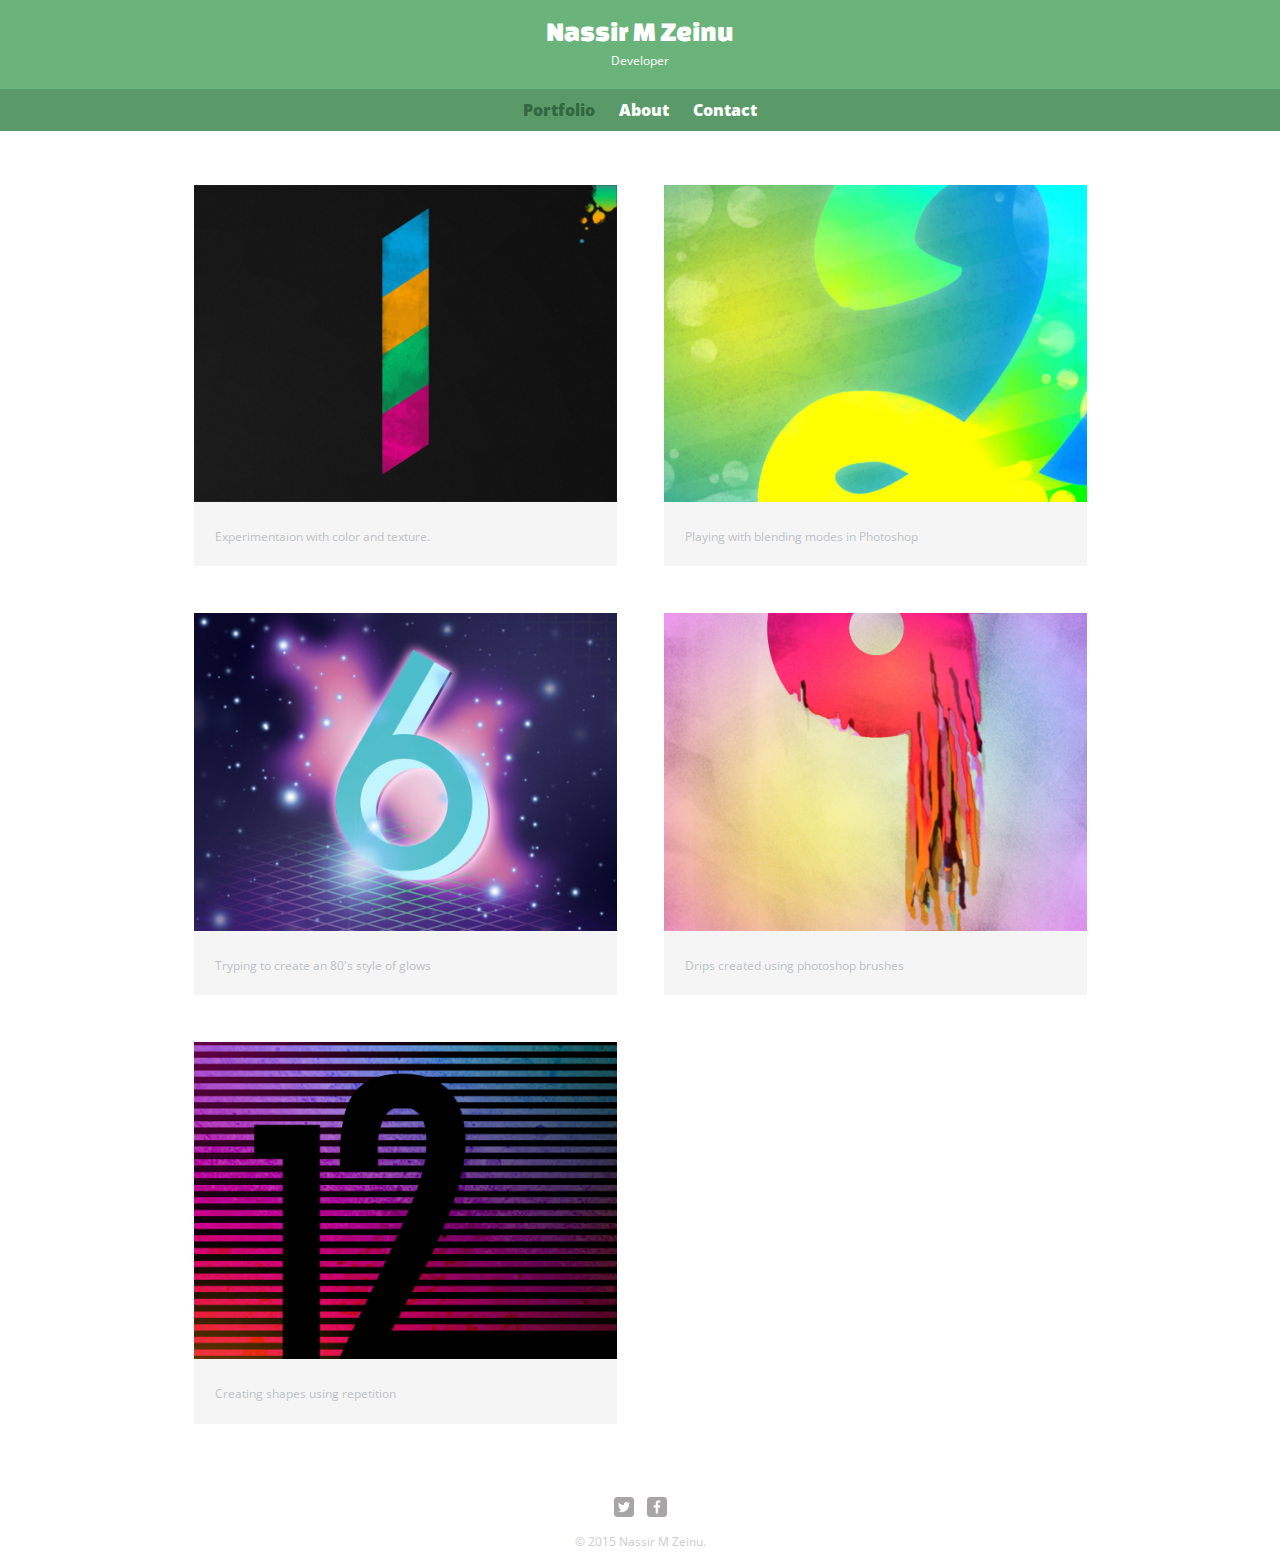
==== index.html @ 49054f45 "finish styling" ====
<!DOCTYPE html>
<html>
<head>
	<meta charset="utf-8">
	<title>Nassir M Zeinu | Aspiring Developer</title>
	<link rel="stylesheet" href="css/normalize.css" >
	<link href='http://fonts.googleapis.com/css?family=Changa+One|Open+Sans:400italic,700italic,400,700' rel='stylesheet' type='text/css'>
	<link rel="stylesheet" href="css/main.css" >
</head>
<body>
<header>
	<a id="logo" href="index.html">
		<h1>Nassir M Zeinu</h1>
		<h2>Developer</h2>
	</a>
	<nav>
		<ul>
			<li><a href="index.html" class="selected">Portfolio</a></li>
			<li><a href="about.html">About</a></li>
			<li><a href="contact.html">Contact</a></li>
		</ul>
	</nav>
</header>
<div id="wrapper">
	<section>
		<ul id='gallery'>
			<li>
				<a href="img/numbers-01.jpg">
					<img src='img/numbers-01.jpg' alt=''>
					<p>Experimentaion with color and texture.</p>
				</a>
			</li>
			<li>
				<a href="img/numbers-02.jpg">
					<img src='img/numbers-02.jpg' alt=''>
					<p>Playing with blending modes in Photoshop</p>
				</a>
			</li>
			<li>
				<a href="img/numbers-06.jpg">
					<img src='img/numbers-06.jpg' alt=''>
					<p>Tryping to create an 80's style of glows</p>
				</a>
			</li>
			<li>
				<a href="img/numbers-09.jpg">
					<img src='img/numbers-09.jpg' alt=''>
					<p>Drips created using photoshop brushes</p>
				</a>
			</li>
			<li>
				<a href="img/numbers-12.jpg">
					<img src='img/numbers-12.jpg' alt=''>
					<p>Creating shapes using repetition</p>
				</a>
			</li>

		</ul>
	</section>
	<footer>
		<a href="https://twitter.com/nassirze"><img src="img/twitter-wrap.png" alt="Twitter Logo" class="social-icon"></a>
		<a href="https://facebook.com/nassir.mahamed"><img src="img/facebook-wrap.png" alt="Facebook Logo" class="social-icon"></a>
		<p>&copy; 2015 Nassir M Zeinu.</p>
	</footer>
</div>
</body>
</html>
---- css/main.css ----
/********
GENERAL
*******/
body {
	background-color: #fff;
	font-family: 'Open Sans', sans-serif;
	color: #999;
}

#wrapper {
	max-width: 940px;
	margin: 0 auto;
	padding: 0 5%;
	
}


img {
	max-width: 100%;
}
/************
heading
*************/
#logo {
	text-align: center;
	margin: 0;
}

/***********
Page: Portfolio
***************/
#gallery {
	margin: 0;
	padding: 0;
	list-style: none;
}

#gallery li {
	float: left;
	width: 45%;
	margin: 2.5%;
	background-color: #f5f5f5;
	color: #bdc3c7;
}

#gallery li a p {
	margin: 0;
	padding: 5%;
	font-size: 0.75em;
	color: #bdc3c7;
}


header {
	background: #6ab47b;
	border-color: #599a68;
	float: left;
	margin: 0 0 30px 0;
	padding: 5px 0 0 0;
	width: 100%;
}
nav {
	background: #599a68;
	text-align: center;
	padding: 10px 0;
	margin: 20px 0 0;
}

nav ul {
	list-style: none;
	margin: 0 10px;
	padding: 0;
}
nav li {
	display: inline-block;
}

nav a {
	font-weight: 800;
	padding: 15px 10px;

}

footer {
	font-size: 0.75em;
	text-align: center;
	padding-top: 50px;
	color: #ccc;
	clear: both;
}

h1 {
	font-family: "Changa One", sans-serif;
	margin: 15px 0;
	font-size: 1.75em;
	font-weight: normal;
	line-height: 0.8em;
}

h2 {
	font-size: 0.75em;
	margin: -5px 0 0;
	font-weight: normal;
}

h1, h2 {
	color: #fff;
}
a {
	text-decoration: none;
	color: #6ab47b;

}
nav a, nav a:visited {
	color: #fff;
}

nav a.selected, nav a:hover {
	color: #32673f;
}

.social-icon {
	width: 20px;
	height: 20px;
	margin: 0 5px;
	
}
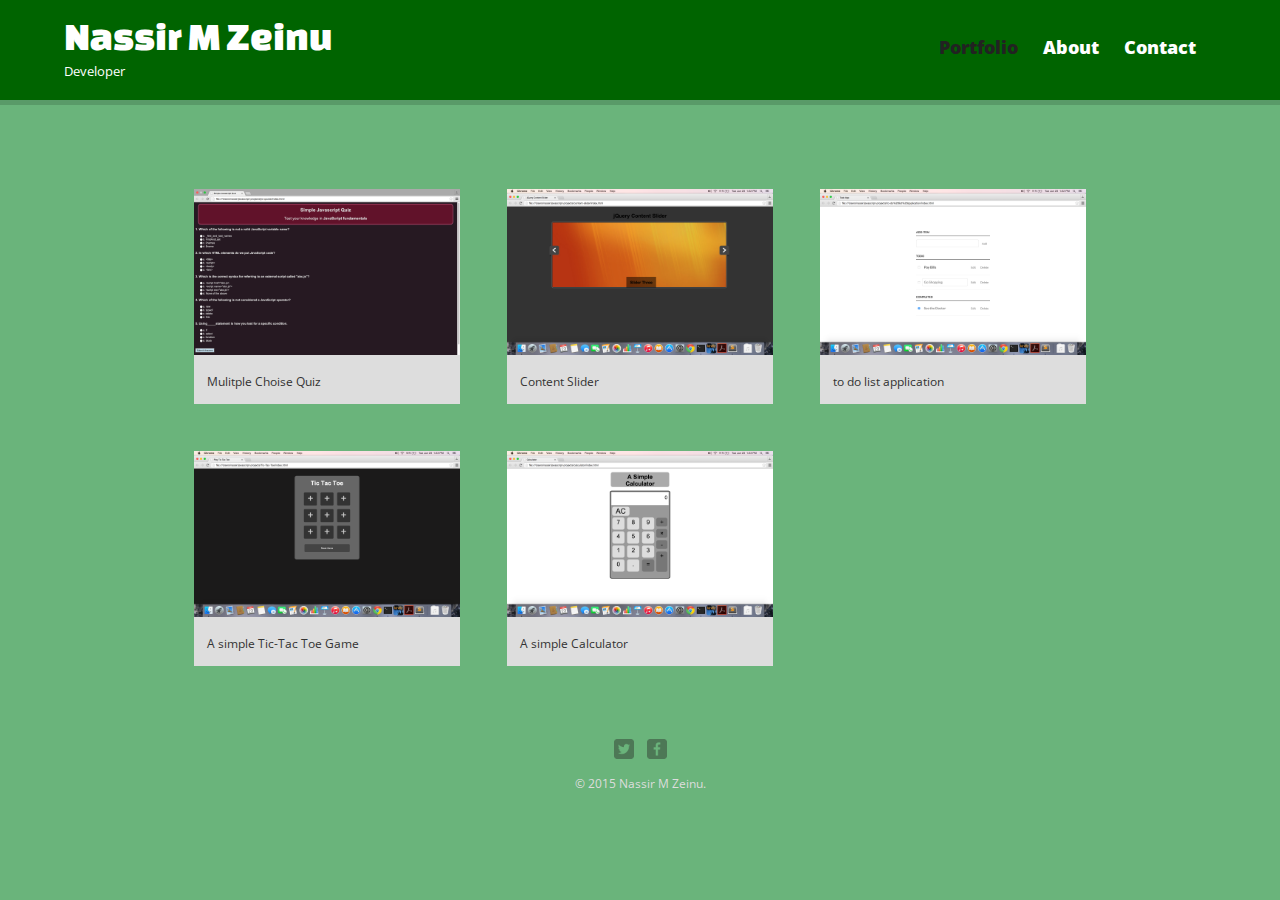
==== commit a3b120e8: "complete portfolio" ====
--- a/index.html
+++ b/index.html
@@ -6,6 +6,8 @@
 	<link rel="stylesheet" href="css/normalize.css" >
 	<link href='http://fonts.googleapis.com/css?family=Changa+One|Open+Sans:400italic,700italic,400,700' rel='stylesheet' type='text/css'>
 	<link rel="stylesheet" href="css/main.css" >
+	<link rel="stylesheet" href="css/responsive.css">
+	<meta name="viewport" content="width=device-width, initial-scale=1.0">
 </head>
 <body>
 <header>
@@ -25,36 +27,35 @@
 	<section>
 		<ul id='gallery'>
 			<li>
-				<a href="img/numbers-01.jpg">
-					<img src='img/numbers-01.jpg' alt=''>
-					<p>Experimentaion with color and texture.</p>
+				<a href="img/quiz.png">
+					<img src='img/quiz.png' alt=''>
+					<p>Mulitple Choise Quiz</p>	
 				</a>
 			</li>
 			<li>
-				<a href="img/numbers-02.jpg">
-					<img src='img/numbers-02.jpg' alt=''>
-					<p>Playing with blending modes in Photoshop</p>
+				<a href="img/content-slider.png">
+					<img src='img/content-slider.png' alt=''>
+					<p>Content Slider</p>	
 				</a>
 			</li>
 			<li>
-				<a href="img/numbers-06.jpg">
-					<img src='img/numbers-06.jpg' alt=''>
-					<p>Tryping to create an 80's style of glows</p>
+				<a href="img/to-do-list.png">
+					<img src='img/to-do-list.png' alt=''>
+					<p>to do list application</p>
 				</a>
 			</li>
 			<li>
-				<a href="img/numbers-09.jpg">
-					<img src='img/numbers-09.jpg' alt=''>
-					<p>Drips created using photoshop brushes</p>
+				<a href="img/tic-tac-toe.png">
+					<img src='img/tic-tac-toe.png' alt=''>
+					<p>A simple Tic-Tac Toe Game</p>
 				</a>
 			</li>
 			<li>
-				<a href="img/numbers-12.jpg">
-					<img src='img/numbers-12.jpg' alt=''>
-					<p>Creating shapes using repetition</p>
+				<a href="img/calculator.png">
+					<img src='img/calculator.png' alt=''>
+					<p>A simple Calculator</p>
 				</a>
 			</li>
-
 		</ul>
 	</section>
 	<footer>
--- a/css/main.css
+++ b/css/main.css
@@ -3,15 +3,16 @@
 GENERAL
 *******/
 body {
-	background-color: #fff;
+	background-color: #6ab47b;;
 	font-family: 'Open Sans', sans-serif;
-	color: #999;
+	color: #222;
 }
 
 #wrapper {
 	max-width: 940px;
 	margin: 0 auto;
 	padding: 0 5%;
+	
 	
 }
 
@@ -34,26 +35,27 @@
 	margin: 0;
 	padding: 0;
 	list-style: none;
+
 }
 
 #gallery li {
 	float: left;
 	width: 45%;
 	margin: 2.5%;
-	background-color: #f5f5f5;
-	color: #bdc3c7;
+	background-color: #ddd;
+	color: #333;
 }
 
 #gallery li a p {
 	margin: 0;
 	padding: 5%;
 	font-size: 0.75em;
-	color: #bdc3c7;
+	color: #333;
 }
 
 
 header {
-	background: #6ab47b;
+	background: #006400 ;
 	border-color: #599a68;
 	float: left;
 	margin: 0 0 30px 0;
@@ -86,7 +88,7 @@
 	font-size: 0.75em;
 	text-align: center;
 	padding-top: 50px;
-	color: #ccc;
+	color: #ddd;
 	clear: both;
 }
 
@@ -107,9 +109,12 @@
 h1, h2 {
 	color: #fff;
 }
+h3 {
+	margin: 0 0 1em 0;
+}
 a {
 	text-decoration: none;
-	color: #6ab47b;
+	color: #ddd;
 
 }
 nav a, nav a:visited {
@@ -117,7 +122,7 @@
 }
 
 nav a.selected, nav a:hover {
-	color: #32673f;
+	color: #222;
 }
 
 .social-icon {
@@ -126,6 +131,41 @@
 	margin: 0 5px;
 	
 }
+/*******
+PAGE: ABOUT
+************/
 
+.profile-photo {
+	display: block;
+	max-width: 150px;
+	margin: 0 auto 30px;
+	border-radius: 25%;
+}
+/*******
+PAGE: CONTACT
+**************/
+.contact-info {
+	list-style: none;
+	padding: 0;
+	margin: 0;
+	font-size: 0.9em;
+}
 
+.contact-info a{
+	display: block;
+	min-height: 20px;
+	background-repeat: no-repeat;
+	background-size: 20px 20px;
+	padding: 0 0 0 30px;
+	margin: 0 0 10px;x
+}
+.contact-info li.phone a {
+	background-image: url("../img/phone.png");
+}
+.contact-info li.mail a {
+	background-image: url("../img/mail.png");
+}
 
+.contact-info li.twitter a {
+	background-image: url("../img/twitter.png");
+}
--- a/css/responsive.css
+++ b/css/responsive.css
@@ -0,0 +1,74 @@
+@media screen and (min-width: 480px) {
+	/**********
+	CONTACT PAGE
+	*************/
+
+	#primary {
+		width: 50%;
+		float: left;
+	}
+
+	#secondary {
+		width: 40%;
+		float: right;
+	}
+	/************
+	PAGE: PORTOFOLIO
+	***************/
+	#gallery li {
+		width: 28.3333%;
+	}
+
+	#gallery li:nth-child(4n) {
+		clear: left;
+	}
+
+
+	/********
+	PAGE: ABOUT
+	**********/
+	.profile-photo {
+		float: left;
+		margin: 0 5% 80px 0;
+	}
+
+
+
+}
+
+@media screen and (min-width: 660px) {
+	/************
+	PAGE: PORTOFOLIO
+	***************/
+	nav {
+		background: none;
+		float: right;
+		font-size:  1.125em;
+		margin-right: 5%;
+		text-align: right;
+		width: 45%;
+	}
+
+	#logo {
+		float: left;
+		margin-left: 5%;
+		text-align: left;
+		width: 45%;
+	}
+
+	h1 {
+		font-size: 2.5em; 
+	}
+
+	h2 {
+		font-size: 0.825em;
+		margin-bottom: 20px;
+	}
+
+	header {
+		border-bottom: 5px solid #599a68;
+		margin-bottom: 60px;
+	}
+
+	
+}
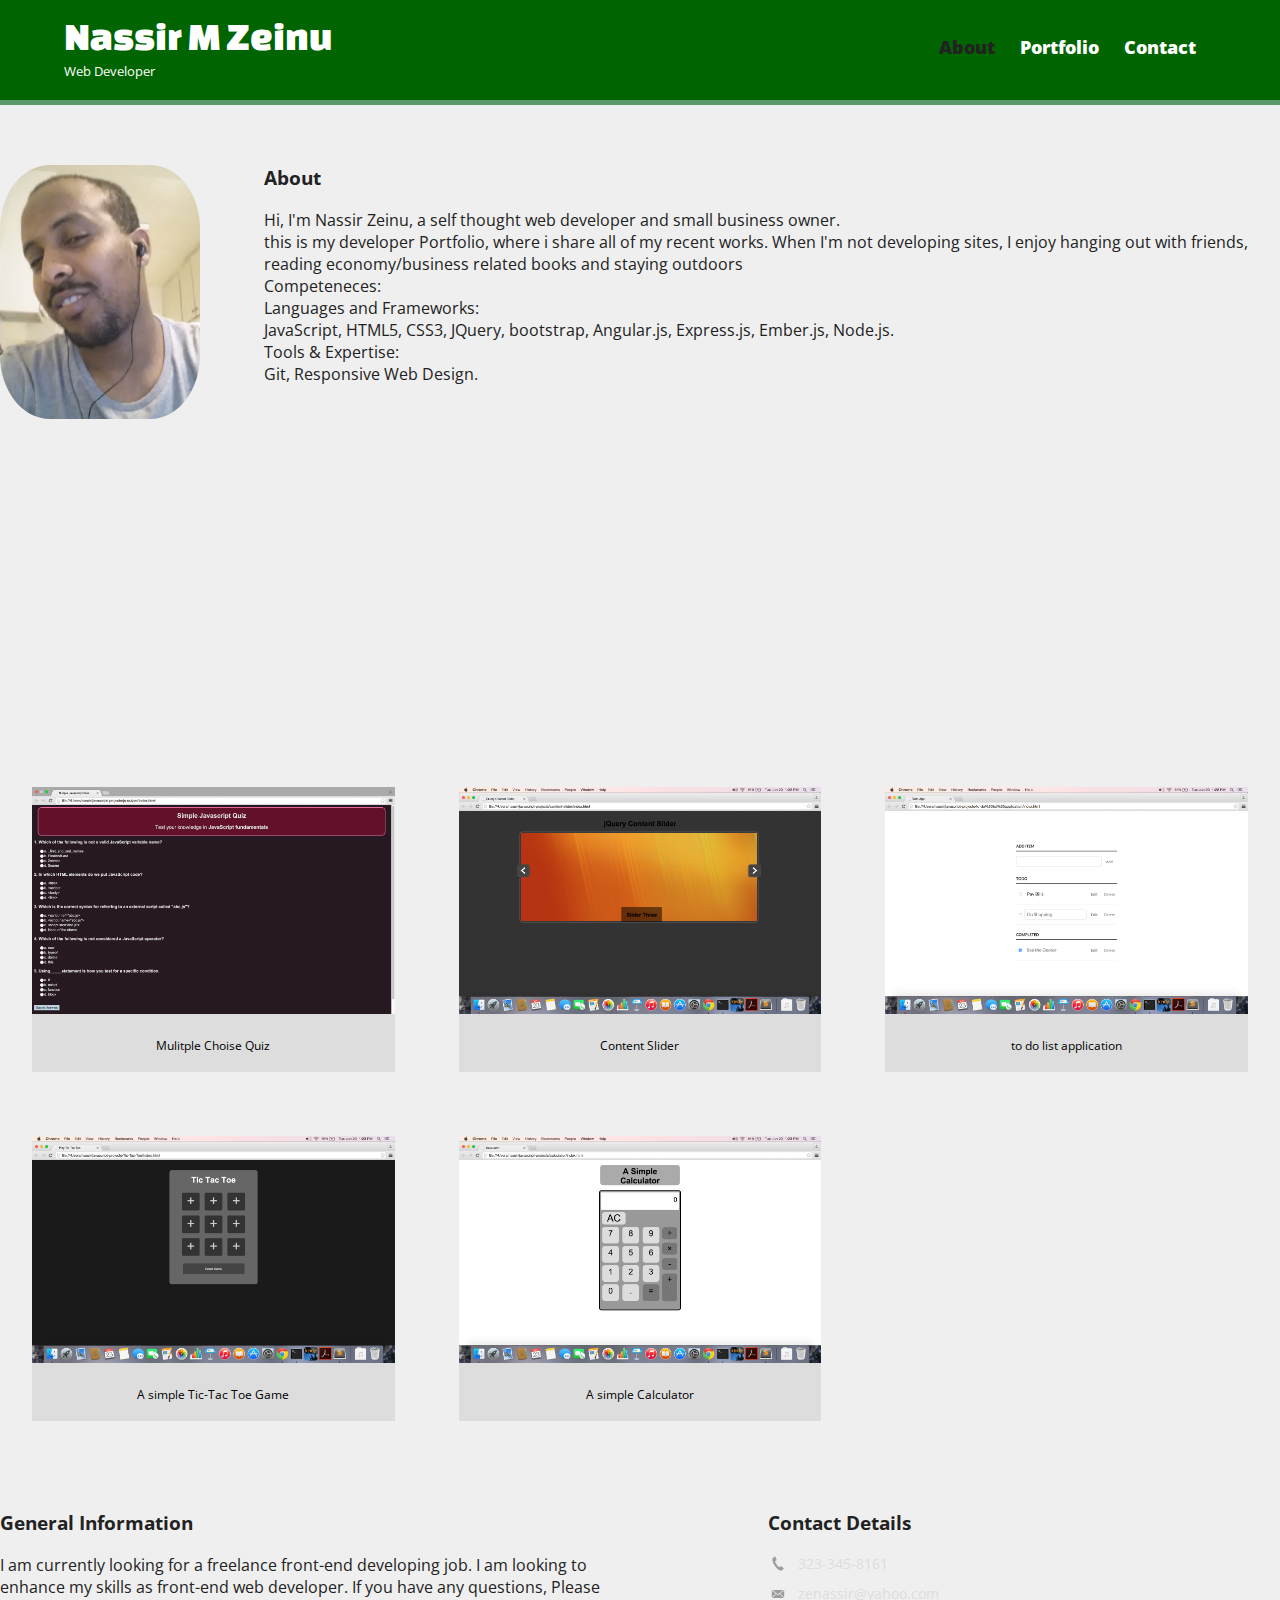
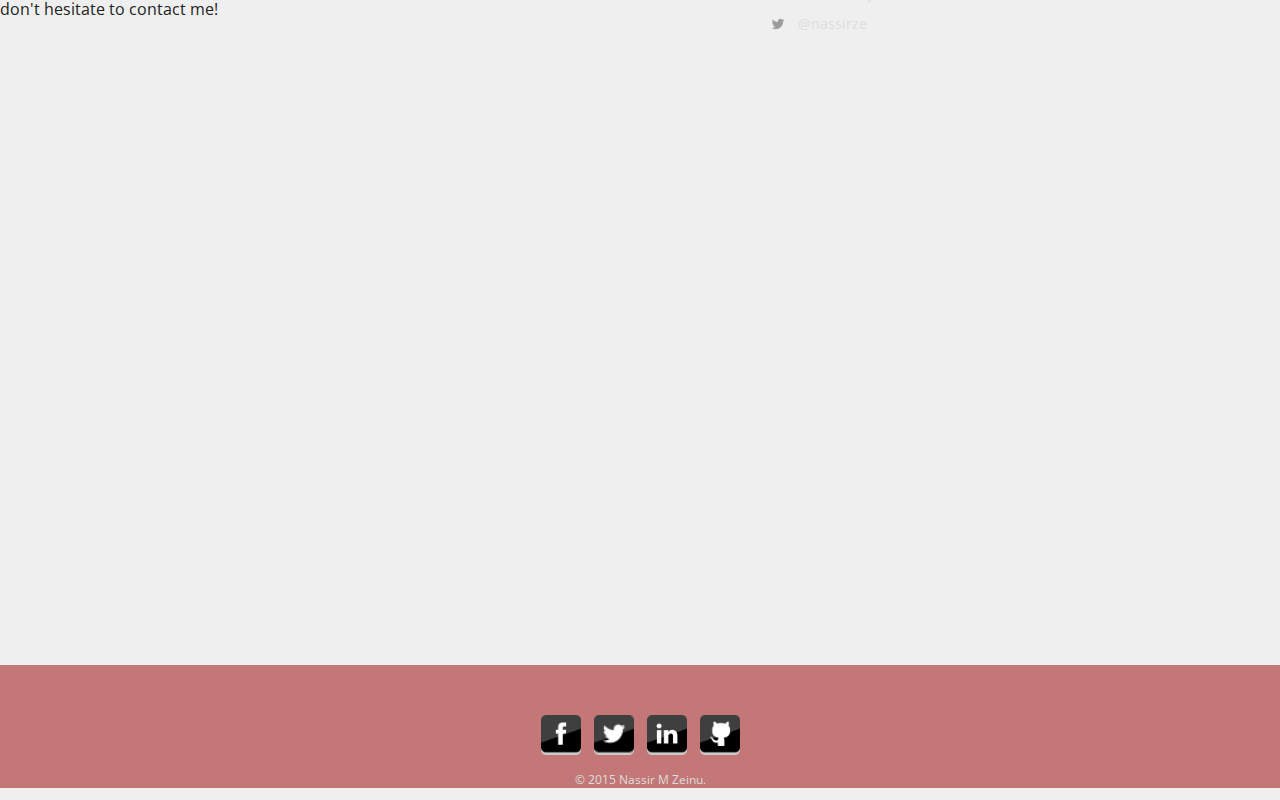
==== commit ace523eb: "experiment personal website" ====
--- a/index.html
+++ b/index.html
@@ -5,64 +5,113 @@
 	<title>Nassir M Zeinu | Aspiring Developer</title>
 	<link rel="stylesheet" href="css/normalize.css" >
 	<link href='http://fonts.googleapis.com/css?family=Changa+One|Open+Sans:400italic,700italic,400,700' rel='stylesheet' type='text/css'>
+	
 	<link rel="stylesheet" href="css/main.css" >
-	<link rel="stylesheet" href="css/responsive.css">
+	
 	<meta name="viewport" content="width=device-width, initial-scale=1.0">
 </head>
 <body>
 <header>
 	<a id="logo" href="index.html">
 		<h1>Nassir M Zeinu</h1>
-		<h2>Developer</h2>
+		<h2> Web Developer</h2>
 	</a>
 	<nav>
 		<ul>
-			<li><a href="index.html" class="selected">Portfolio</a></li>
-			<li><a href="about.html">About</a></li>
-			<li><a href="contact.html">Contact</a></li>
+			<li><a href="index.html" class="selected" >About</a></li>
+			<li><a href="#portfolio" >Portfolio</a></li>
+			<li><a href="#contact">Contact</a></li>
 		</ul>
 	</nav>
 </header>
-<div id="wrapper">
-	<section>
+<div id="about">
+	<div class="container">
+		
+				<img src='img/nassir.jpg' alt='photo of Nassir Zeinu' class="profile-photo">
+			</div>
+			<div class="col-sm-7 col-sm-offset-1">
+				<h3>About</h3>
+				<p class="lead">Hi, I'm Nassir Zeinu, a self thought web developer and small  business owner.<br>
+					 this is my developer Portfolio, where i share all of my recent works. When I'm not developing sites, I enjoy hanging out with friends, reading economy/business related books and staying outdoors<br>
+					 Competeneces:<br>
+					 Languages and Frameworks:<br>
+					 JavaScript, HTML5, CSS3, JQuery, bootstrap, Angular.js, Express.js, Ember.js, Node.js.<br>
+					 Tools & Expertise:<br>
+					 Git, Responsive Web Design.</p>
+	</div>		
+	
+</div>
+
+<a name="portfolio"></a>
+<div id="portfolio">
+	
 		<ul id='gallery'>
+		
 			<li>
 				<a href="img/quiz.png">
 					<img src='img/quiz.png' alt=''>
 					<p>Mulitple Choise Quiz</p>	
 				</a>
 			</li>
+			
 			<li>
 				<a href="img/content-slider.png">
 					<img src='img/content-slider.png' alt=''>
 					<p>Content Slider</p>	
 				</a>
 			</li>
+			
+			
 			<li>
 				<a href="img/to-do-list.png">
 					<img src='img/to-do-list.png' alt=''>
 					<p>to do list application</p>
 				</a>
 			</li>
+			
+			
 			<li>
 				<a href="img/tic-tac-toe.png">
 					<img src='img/tic-tac-toe.png' alt=''>
 					<p>A simple Tic-Tac Toe Game</p>
 				</a>
 			</li>
+			
+			
 			<li>
 				<a href="img/calculator.png">
 					<img src='img/calculator.png' alt=''>
 					<p>A simple Calculator</p>
 				</a>
 			</li>
+			
+		</ul>
+	
+</div>
+<a name="contact"></a>
+<div id="contact">
+	<section id="primary">
+		<h3>General Information</h3>
+		<p class="lead">I am currently looking for a freelance front-end developing job. I am looking to enhance my skills as front-end web developer. If you have any questions, Please don't hesitate to contact me!</p>
+	</section>
+	<section id="secondary">
+		<h3>Contact Details</h3>
+		<ul class="contact-info">
+			<li class='phone'><a href="tel:323-345-8161">323-345-8161</a></li>
+			<li class="mail"><a href="mailto:zenassir@yahoo.com">zenassir@yahoo.com</a></li>
+			<li class="twitter"><a href="http://twitter.com/intent/tweet?screen_name=nassirze">@nassirze</a></li>
 		</ul>
 	</section>
-	<footer>
-		<a href="https://twitter.com/nassirze"><img src="img/twitter-wrap.png" alt="Twitter Logo" class="social-icon"></a>
-		<a href="https://facebook.com/nassir.mahamed"><img src="img/facebook-wrap.png" alt="Facebook Logo" class="social-icon"></a>
+	</div>
+	<footer>		
+		<a href="https://facebook.com/nassir.mahamed" target="_blank"><img src="img/facebook.jpg" alt="Facebook Logo" class="social-icon"></a>
+		<a href="https://twitter.com/nassirze" target="_blank"><img src="img/twitter.jpg" alt="Twitter Logo" class="social-icon"></a>
+		<a href="https://www.linkedin.com/home?trk=nav_responsive_tab_home" target="_blank"><img src="img/linkedin.png" class="social-icon"></a>
+		<a href="https://github.com/nassirmz" target="_blank" ><img src="img/github.png" class="social-icon"></a>
 		<p>&copy; 2015 Nassir M Zeinu.</p>
+
 	</footer>
+
 </div>
 </body>
 </html>
--- a/css/main.css
+++ b/css/main.css
@@ -3,19 +3,10 @@
 GENERAL
 *******/
 body {
-	background-color: #6ab47b;;
+	background-color: rgba(224,224,224,0.5);
 	font-family: 'Open Sans', sans-serif;
 	color: #222;
 }
-
-#wrapper {
-	max-width: 940px;
-	margin: 0 auto;
-	padding: 0 5%;
-	
-	
-}
-
 
 img {
 	max-width: 100%;
@@ -43,14 +34,15 @@
 	width: 45%;
 	margin: 2.5%;
 	background-color: #ddd;
-	color: #333;
+	color: #000;
 }
 
 #gallery li a p {
 	margin: 0;
 	padding: 5%;
 	font-size: 0.75em;
-	color: #333;
+	color: #000;
+	text-align: center;
 }
 
 
@@ -69,6 +61,9 @@
 	margin: 20px 0 0;
 }
 
+#about, #portfolio, #contact {
+	height: 755px;
+}
 nav ul {
 	list-style: none;
 	margin: 0 10px;
@@ -90,6 +85,8 @@
 	padding-top: 50px;
 	color: #ddd;
 	clear: both;
+	background-color: rgba(153, 0, 0, 0.5);
+
 }
 
 h1 {
@@ -126,8 +123,8 @@
 }
 
 .social-icon {
-	width: 20px;
-	height: 20px;
+	width: 40px;
+	height: 40px;
 	margin: 0 5px;
 	
 }
@@ -137,7 +134,7 @@
 
 .profile-photo {
 	display: block;
-	max-width: 150px;
+	max-width: 200px;
 	margin: 0 auto 30px;
 	border-radius: 25%;
 }
@@ -157,7 +154,7 @@
 	background-repeat: no-repeat;
 	background-size: 20px 20px;
 	padding: 0 0 0 30px;
-	margin: 0 0 10px;x
+	margin: 0 0 10px;
 }
 .contact-info li.phone a {
 	background-image: url("../img/phone.png");
@@ -169,3 +166,79 @@
 .contact-info li.twitter a {
 	background-image: url("../img/twitter.png");
 }
+
+@media screen and (min-width: 600px) {
+	/**********
+	CONTACT PAGE
+	*************/
+
+	#primary {
+		width: 50%;
+		float: left;
+	}
+
+	#secondary {
+		width: 40%;
+		float: right;
+	}
+	/************
+	PAGE: PORTOFOLIO
+	***************/
+	#gallery li {
+		width: 28.3333%;
+	}
+
+	#gallery li:nth-child(4n) {
+		clear: left;
+	}
+
+
+	/********
+	PAGE: ABOUT
+	**********/
+	.profile-photo {
+		float: left;
+		margin: 0 5% 80px 0;
+	}
+
+
+
+}
+
+@media screen and (min-width: 755px) {
+	/************
+	PAGE: PORTOFOLIO
+	***************/
+	nav {
+		background: none;
+		float: right;
+		font-size:  1.125em;
+		margin-right: 5%;
+		text-align: right;
+		width: 45%;
+	}
+
+	#logo {
+		float: left;
+		margin-left: 5%;
+		text-align: left;
+		width: 45%;
+	}
+
+	h1 {
+		font-size: 2.5em; 
+	}
+
+	h2 {
+		font-size: 0.825em;
+		margin-bottom: 20px;
+	}
+
+	header {
+		border-bottom: 5px solid #599a68;
+		margin-bottom: 60px;
+	}
+
+	
+}
+
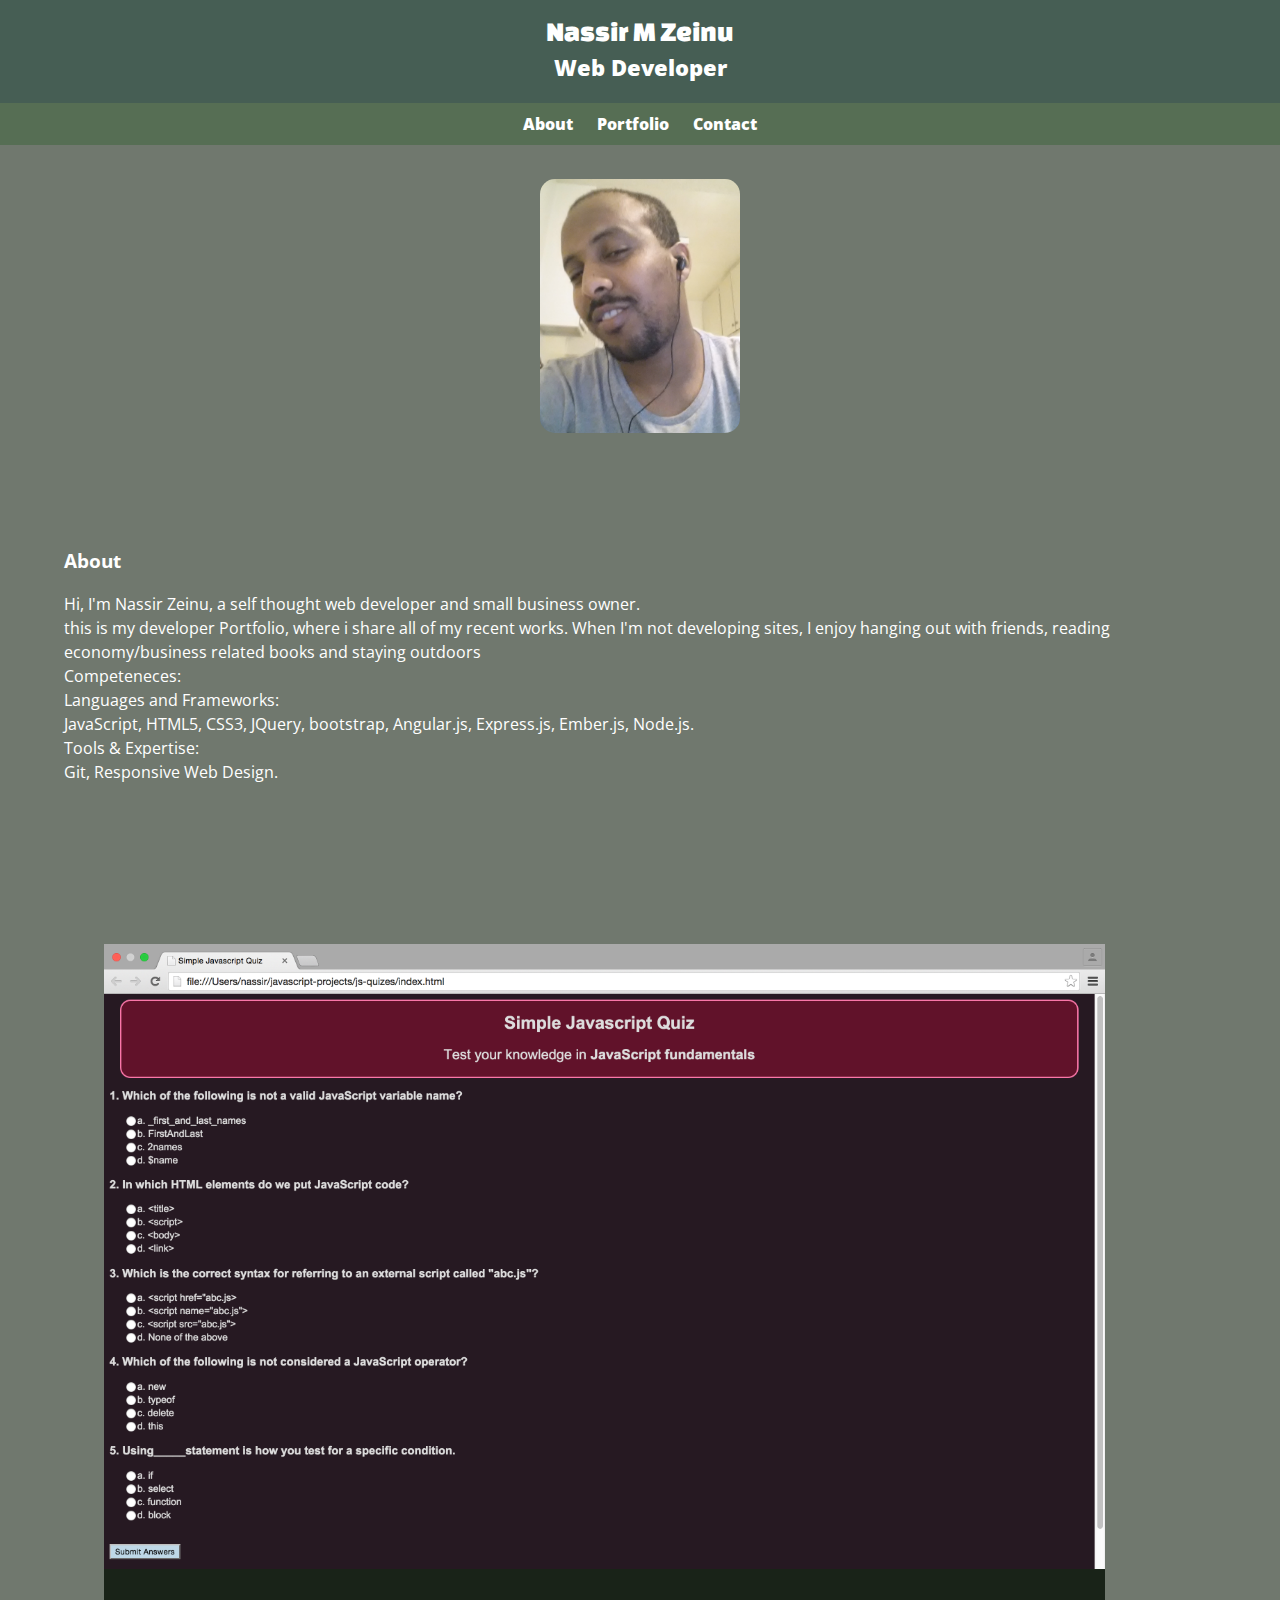
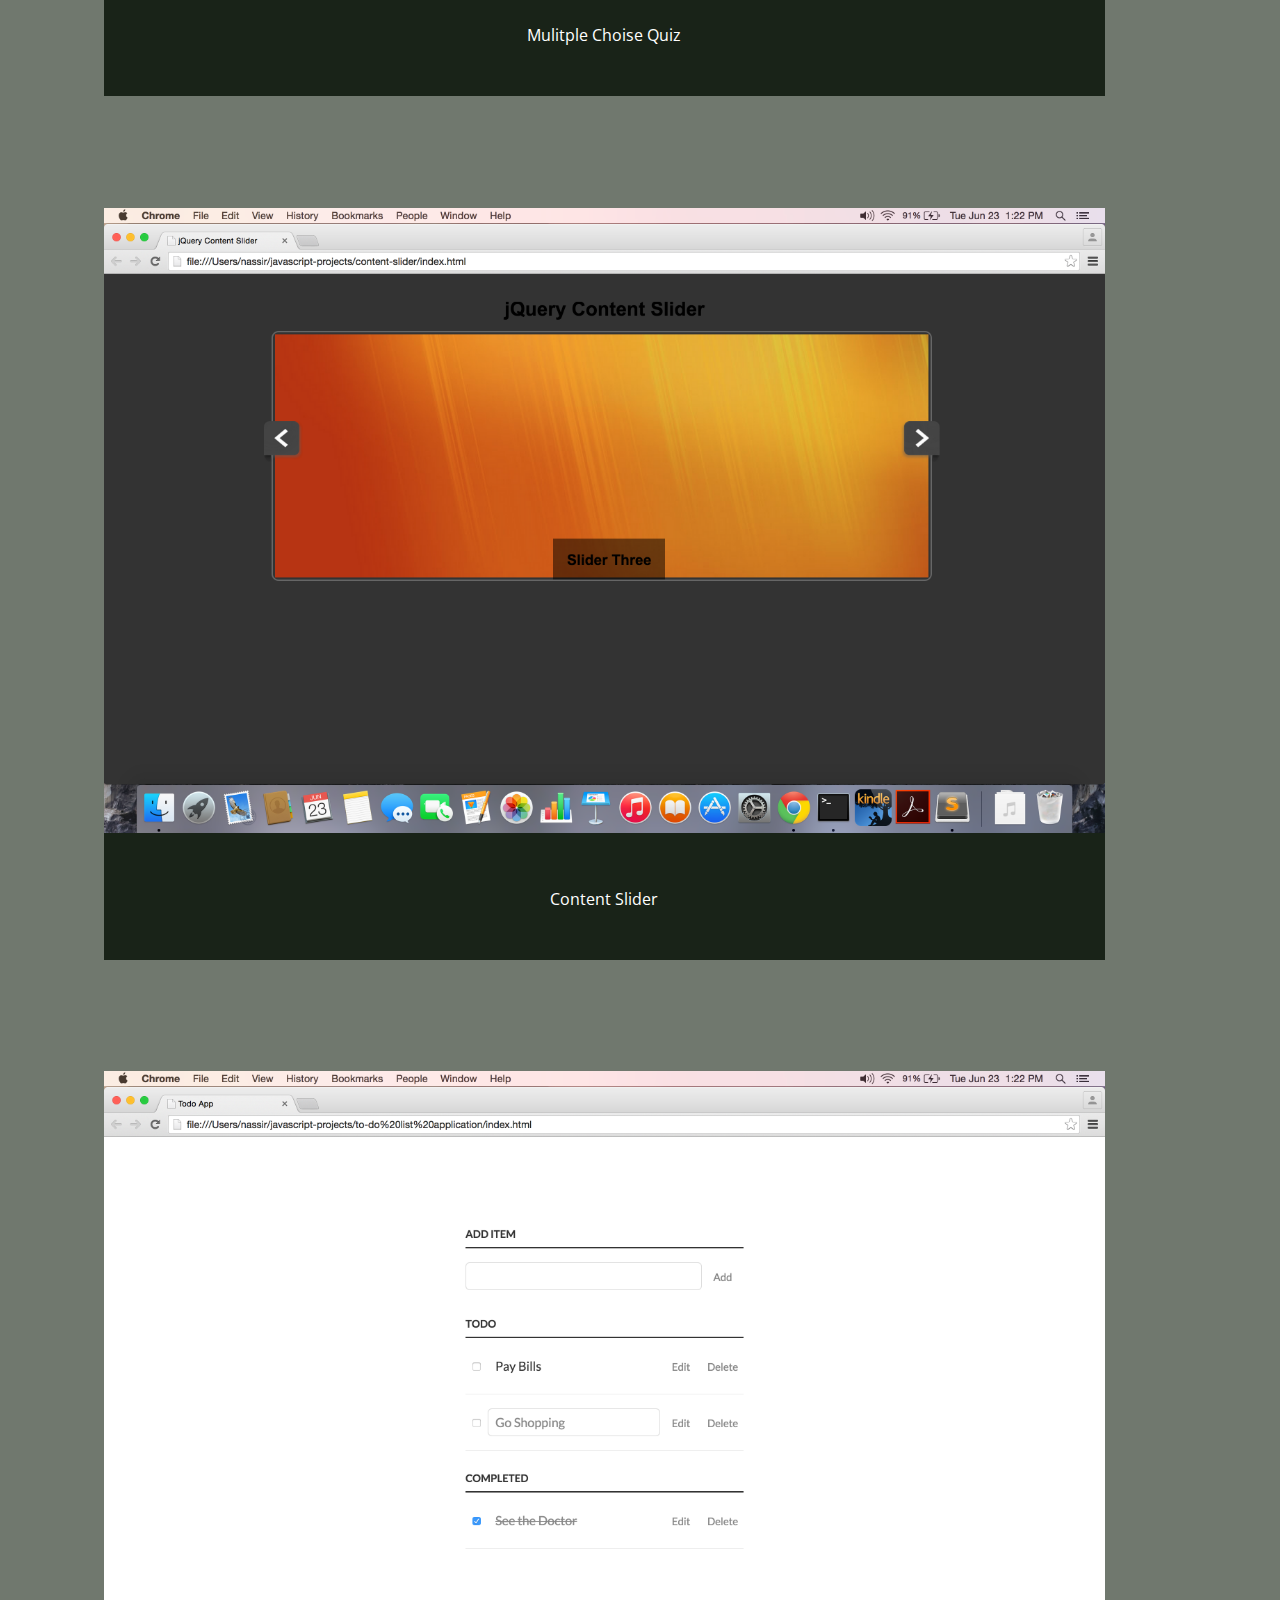
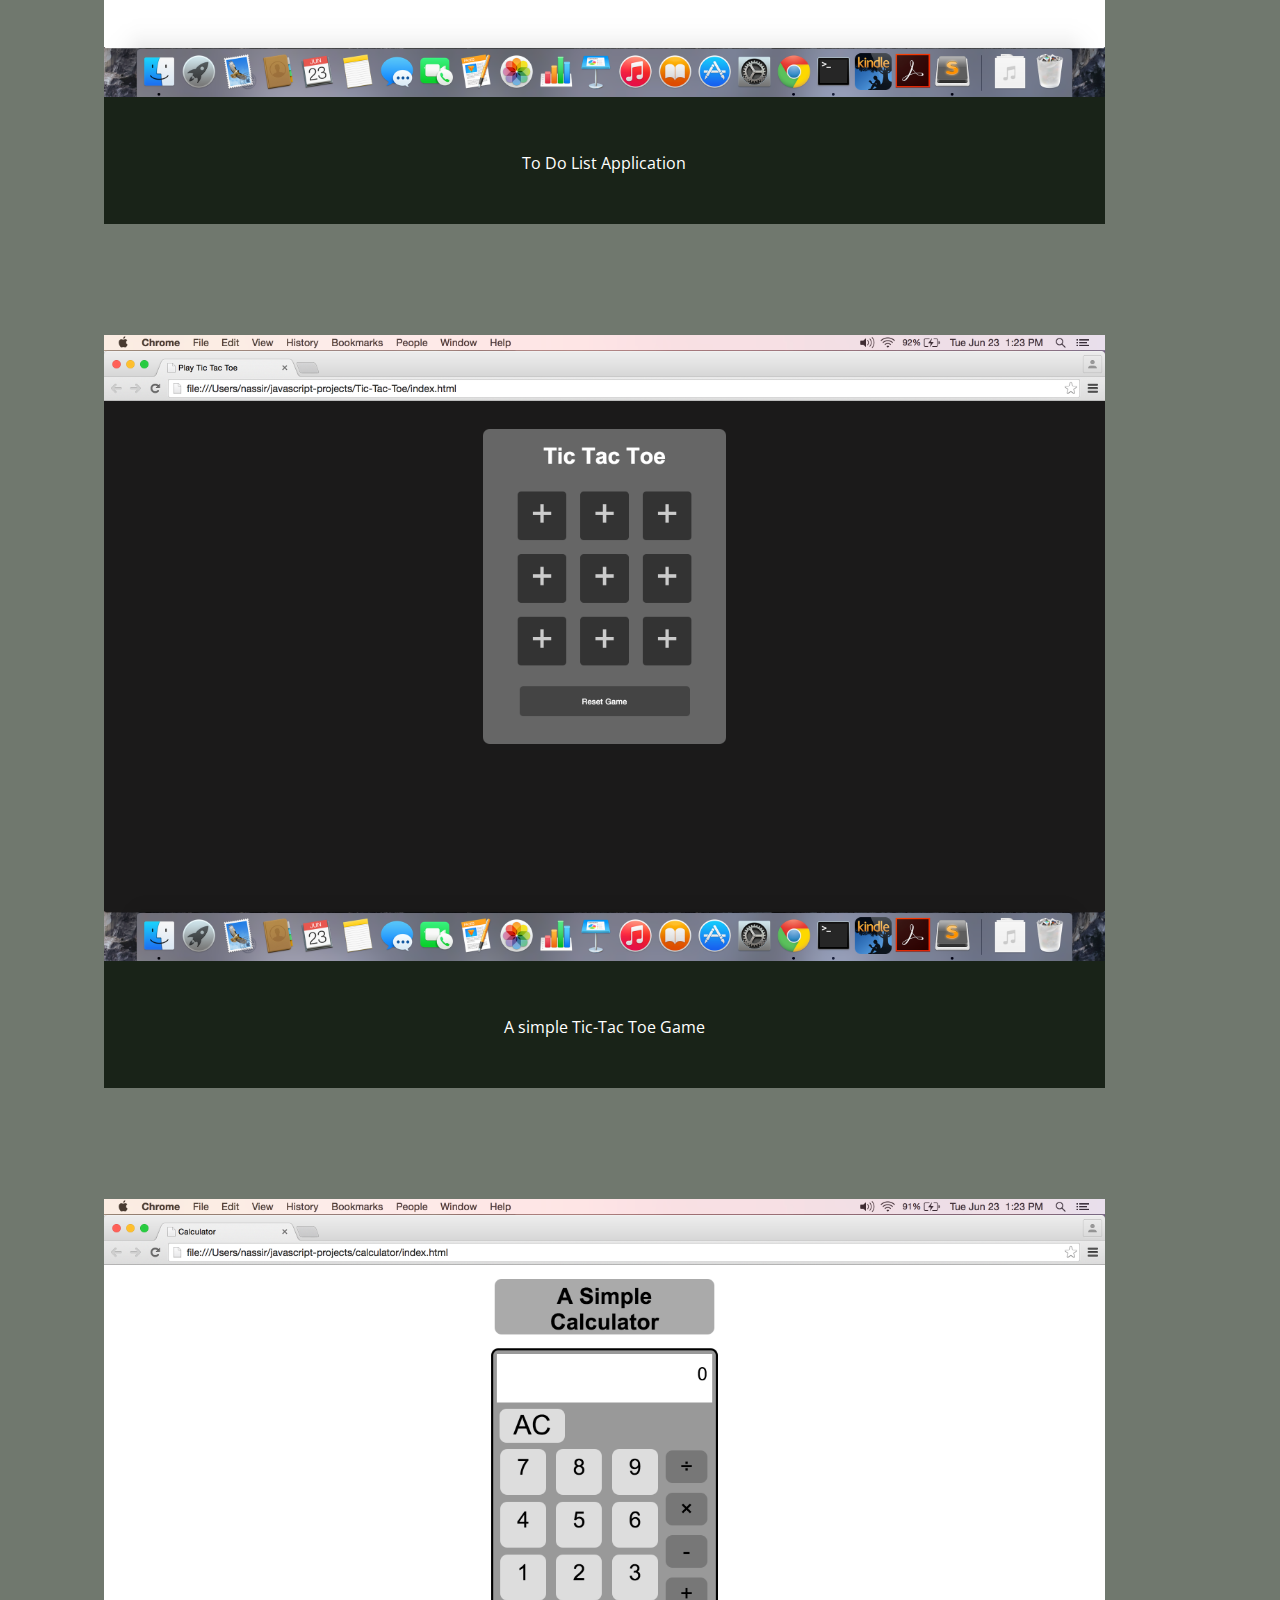
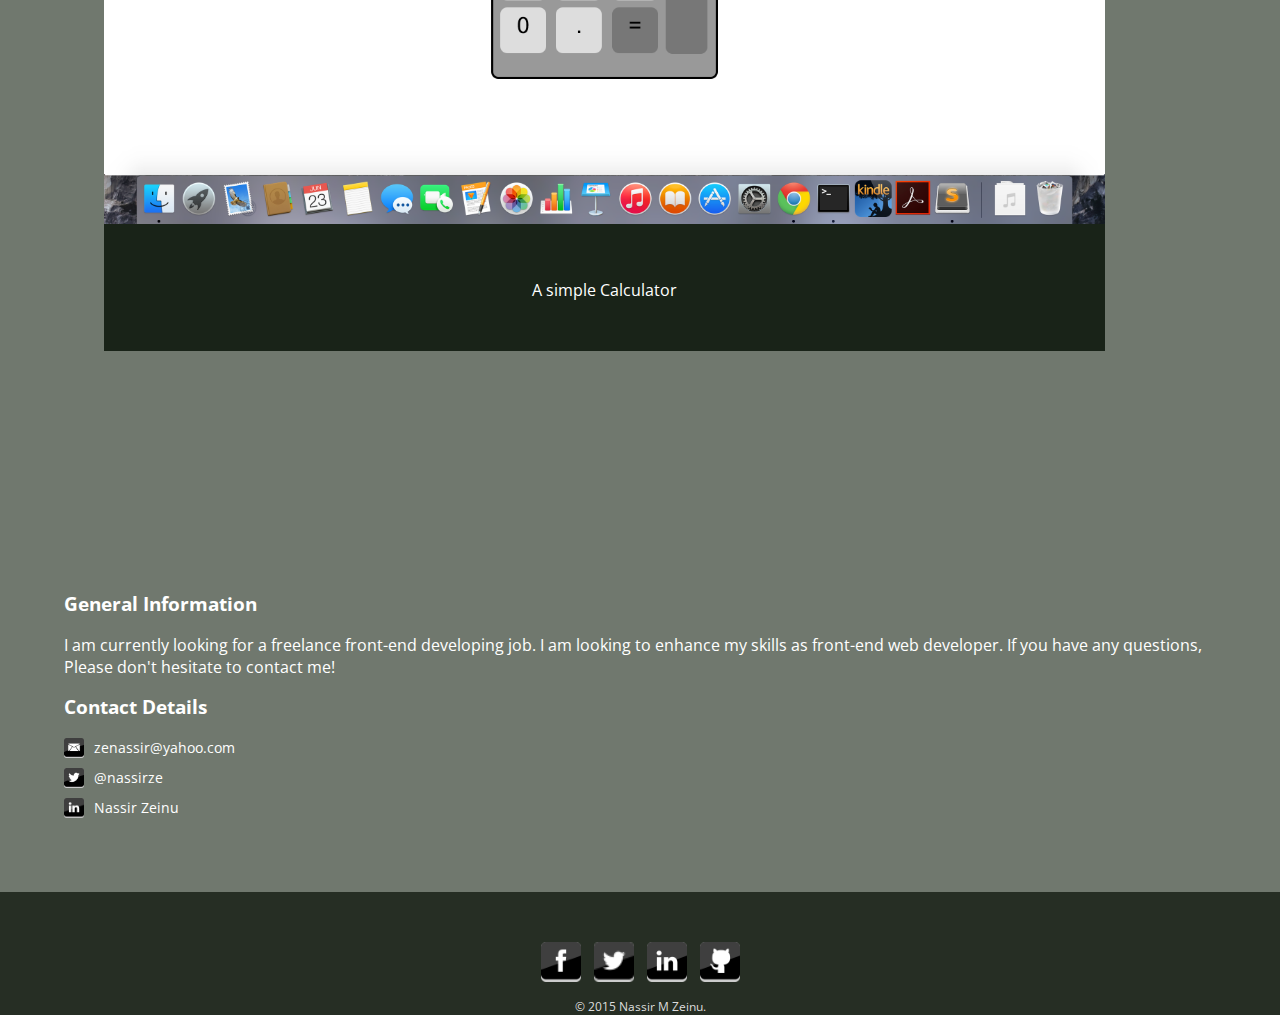
==== commit 02b8fd25: "finish mobile device site" ====
--- a/index.html
+++ b/index.html
@@ -6,45 +6,42 @@
 	<link rel="stylesheet" href="css/normalize.css" >
 	<link href='http://fonts.googleapis.com/css?family=Changa+One|Open+Sans:400italic,700italic,400,700' rel='stylesheet' type='text/css'>
 	
-	<link rel="stylesheet" href="css/main.css" >
+	
+	<link rel="stylesheet" href="css/page.css">
 	
 	<meta name="viewport" content="width=device-width, initial-scale=1.0">
 </head>
 <body>
-<header>
-	<a id="logo" href="index.html">
-		<h1>Nassir M Zeinu</h1>
-		<h2> Web Developer</h2>
-	</a>
-	<nav>
-		<ul>
-			<li><a href="index.html" class="selected" >About</a></li>
-			<li><a href="#portfolio" >Portfolio</a></li>
-			<li><a href="#contact">Contact</a></li>
-		</ul>
-	</nav>
-</header>
-<div id="about">
-	<div class="container">
-		
-				<img src='img/nassir.jpg' alt='photo of Nassir Zeinu' class="profile-photo">
-			</div>
-			<div class="col-sm-7 col-sm-offset-1">
-				<h3>About</h3>
-				<p class="lead">Hi, I'm Nassir Zeinu, a self thought web developer and small  business owner.<br>
-					 this is my developer Portfolio, where i share all of my recent works. When I'm not developing sites, I enjoy hanging out with friends, reading economy/business related books and staying outdoors<br>
-					 Competeneces:<br>
-					 Languages and Frameworks:<br>
-					 JavaScript, HTML5, CSS3, JQuery, bootstrap, Angular.js, Express.js, Ember.js, Node.js.<br>
-					 Tools & Expertise:<br>
-					 Git, Responsive Web Design.</p>
-	</div>		
-	
-</div>
+	<header>
+		<a id="logo" href="index.html">
+			<h1>Nassir M Zeinu</h1>
+			<h2> Web Developer</h2>
+		</a>
+		<nav>
+			<ul>
+				<li><a href="index.html" >About</a></li>
+				<li><a href="#portfolio">Portfolio</a></li>
+				<li><a href="#contact">Contact</a></li>
+			</ul>
+		</nav>
+	</header>
+	<div id="about">
+		<div class="container">
+			<img src='img/nassir.jpg' alt='photo of Nassir Zeinu' class="profile-photo">
+			<h3>About</h3>
+			<p >Hi, I'm Nassir Zeinu, a self thought web developer and small  business owner.<br>
+			this is my developer Portfolio, where i share all of my recent works. When I'm not developing sites, I enjoy hanging out with friends, reading economy/business related books and staying outdoors<br>
+			Competeneces:<br>
+			Languages and Frameworks:<br>
+			JavaScript, HTML5, CSS3, JQuery, bootstrap, Angular.js, Express.js, Ember.js, Node.js.<br>
+			Tools & Expertise:<br>
+			Git, Responsive Web Design.</p>	
+		</div>
+	</div>
 
 <a name="portfolio"></a>
 <div id="portfolio">
-	
+	<div class="container">
 		<ul id='gallery'>
 		
 			<li>
@@ -65,7 +62,7 @@
 			<li>
 				<a href="img/to-do-list.png">
 					<img src='img/to-do-list.png' alt=''>
-					<p>to do list application</p>
+					<p>To Do List Application</p>
 				</a>
 			</li>
 			
@@ -86,32 +83,33 @@
 			</li>
 			
 		</ul>
-	
+	</div>
 </div>
 <a name="contact"></a>
 <div id="contact">
-	<section id="primary">
-		<h3>General Information</h3>
-		<p class="lead">I am currently looking for a freelance front-end developing job. I am looking to enhance my skills as front-end web developer. If you have any questions, Please don't hesitate to contact me!</p>
-	</section>
-	<section id="secondary">
-		<h3>Contact Details</h3>
-		<ul class="contact-info">
-			<li class='phone'><a href="tel:323-345-8161">323-345-8161</a></li>
-			<li class="mail"><a href="mailto:zenassir@yahoo.com">zenassir@yahoo.com</a></li>
-			<li class="twitter"><a href="http://twitter.com/intent/tweet?screen_name=nassirze">@nassirze</a></li>
-		</ul>
-	</section>
+	<div class="container">
+		<section id="primary">
+			<h3>General Information</h3>
+			<p>I am currently looking for a freelance front-end developing job. I am looking to enhance my skills as front-end web developer. If you have any questions, Please don't hesitate to contact me!</p>
+		</section>
+		<section id="secondary">
+			<h3>Contact Details</h3>
+			<ul class="contact-info">
+				<li class="mail"><a href="mailto:zenassir@yahoo.com">zenassir@yahoo.com</a></li>
+				<li class="twitter"><a href="http://twitter.com/intent/tweet?screen_name=nassirze">@nassirze</a></li>
+				<li class="linkedin"><a href="https://www.linkedin.com/in/nassir-zeinu-8b724310a">Nassir Zeinu</a></li>
+			</ul>
+		</section>
 	</div>
-	<footer>		
+</div>
+<footer>		
 		<a href="https://facebook.com/nassir.mahamed" target="_blank"><img src="img/facebook.jpg" alt="Facebook Logo" class="social-icon"></a>
 		<a href="https://twitter.com/nassirze" target="_blank"><img src="img/twitter.jpg" alt="Twitter Logo" class="social-icon"></a>
-		<a href="https://www.linkedin.com/home?trk=nav_responsive_tab_home" target="_blank"><img src="img/linkedin.png" class="social-icon"></a>
+		<a href="https://www.linkedin.com/in/nassir-zeinu-8b724310a" target="_blank"><img src="img/linkedin.png" class="social-icon"></a>
 		<a href="https://github.com/nassirmz" target="_blank" ><img src="img/github.png" class="social-icon"></a>
 		<p>&copy; 2015 Nassir M Zeinu.</p>
 
-	</footer>
+</footer>
 
-</div>
 </body>
 </html>
--- a/css/page.css
+++ b/css/page.css
@@ -0,0 +1,186 @@
+
+body {
+	/*background-color: rgba(150, 150, 150, 0.8);*/
+	font-family: "Open Sans", sans-serif;
+	color: #fff;
+}
+
+img {
+	max-width: 100%;
+}
+
+#logo {
+	text-align: center;
+	margin: 0;
+}
+
+header {
+	background: #465e54;
+	margin: 0 0 30px 0;
+	float: left;
+	padding: 5px 0 0 0;
+	width: 100%;
+}
+
+nav {
+	background: #566e54;
+	text-align: center;
+	padding: 10px 0;
+	margin: 20px 0 0;
+	
+}
+
+nav ul {
+	list-style: none;
+	margin: 0 20px;
+	padding: 0;
+}
+
+nav li {
+	display: inline-block;
+
+}
+nav a {
+	font-weight: 800;
+	padding: 15px 10px;
+	color: #fff;
+}
+a:hover {
+	color: #22ff22;
+}
+
+h1 {
+	font-family: "Changa One", sans-serif;
+	margin: 15px 0;
+	font-size: 1.75em;
+	font-weight: normal;
+	line-height: 0.8em;
+}
+
+h2 {
+	font-size: 1.4em;
+	margin: -5px 0 0;
+	font-weight: 800;
+}
+
+
+h3 {
+	margin: 0 0 1em 0;
+}
+a {
+	text-decoration: none;
+	color: #fff;
+
+}
+/*********
+About
+**********/
+
+#about {
+	background: url("http://highlighthollywood.com/wp-content/uploads/2015/09/griffith-park-obs2.jpg") center center no-repeat;
+	background-size: cover;
+	
+}
+
+.container {
+	background-color: rgba(76, 86, 74, 0.8);
+	padding: 5% 5%;
+	
+}
+#about p {
+	line-height: 1.5em;
+}
+
+.profile-photo {
+	display: block;
+	max-width: 200px;
+	margin: 10% auto;
+	border-radius: 15px;
+}
+
+
+/**********
+portfolio
+***********/
+
+
+#portfolio {
+	
+	background: url("http://www.designaweb.co.uk/wp-content/uploads/2013/09/HTML5a.jpg") center center no-repeat;
+	background-size: cover;
+}
+
+#gallery li {
+	list-style: none;
+	width: 90%;
+	background-color: rgba(16, 26, 14, 0.9);
+	margin-bottom: 10%;
+}
+
+#gallery li a p {
+	margin: 0;
+	padding: 5%;
+	color: #fff;
+	text-align: center;
+}
+
+/*******
+Contact
+********/
+#contact {
+	background: url("http://fourelementswebdesign.co.uk/wp-content/uploads/2014/02/Elements31-1024x692.jpg") center center no-repeat;
+	background-size: cover;
+}
+
+
+.contact-info {
+	list-style: none;
+	padding: 0;
+	margin: 0;
+	font-size: 0.9em;
+}
+.contact-info a{
+	display: block;
+	min-height: 20px;
+	background-repeat: no-repeat;
+	background-size: 20px 20px;
+	padding: 0 0 0 30px;
+	margin: 0 0 10px;
+}
+
+.contact-info li.mail a {
+	background-image: url("../img/mail.jpg");
+}
+
+.contact-info li.twitter a {
+	background-image: url("../img/twitter.jpg");
+}
+.contact-info li.linkedin a {
+	background-image: url("../img/linkedin.png");
+}
+
+footer {
+	font-size: 0.75em;
+	text-align: center;
+	padding-top: 50px;
+	color: #ddd;
+	clear: both;
+	background-color: #262e24;
+
+}
+
+
+.social-icon {
+	width: 40px;
+	height: 40px;
+	margin: 0 5px;
+	
+}
+
+
+
+
+
+
+
+
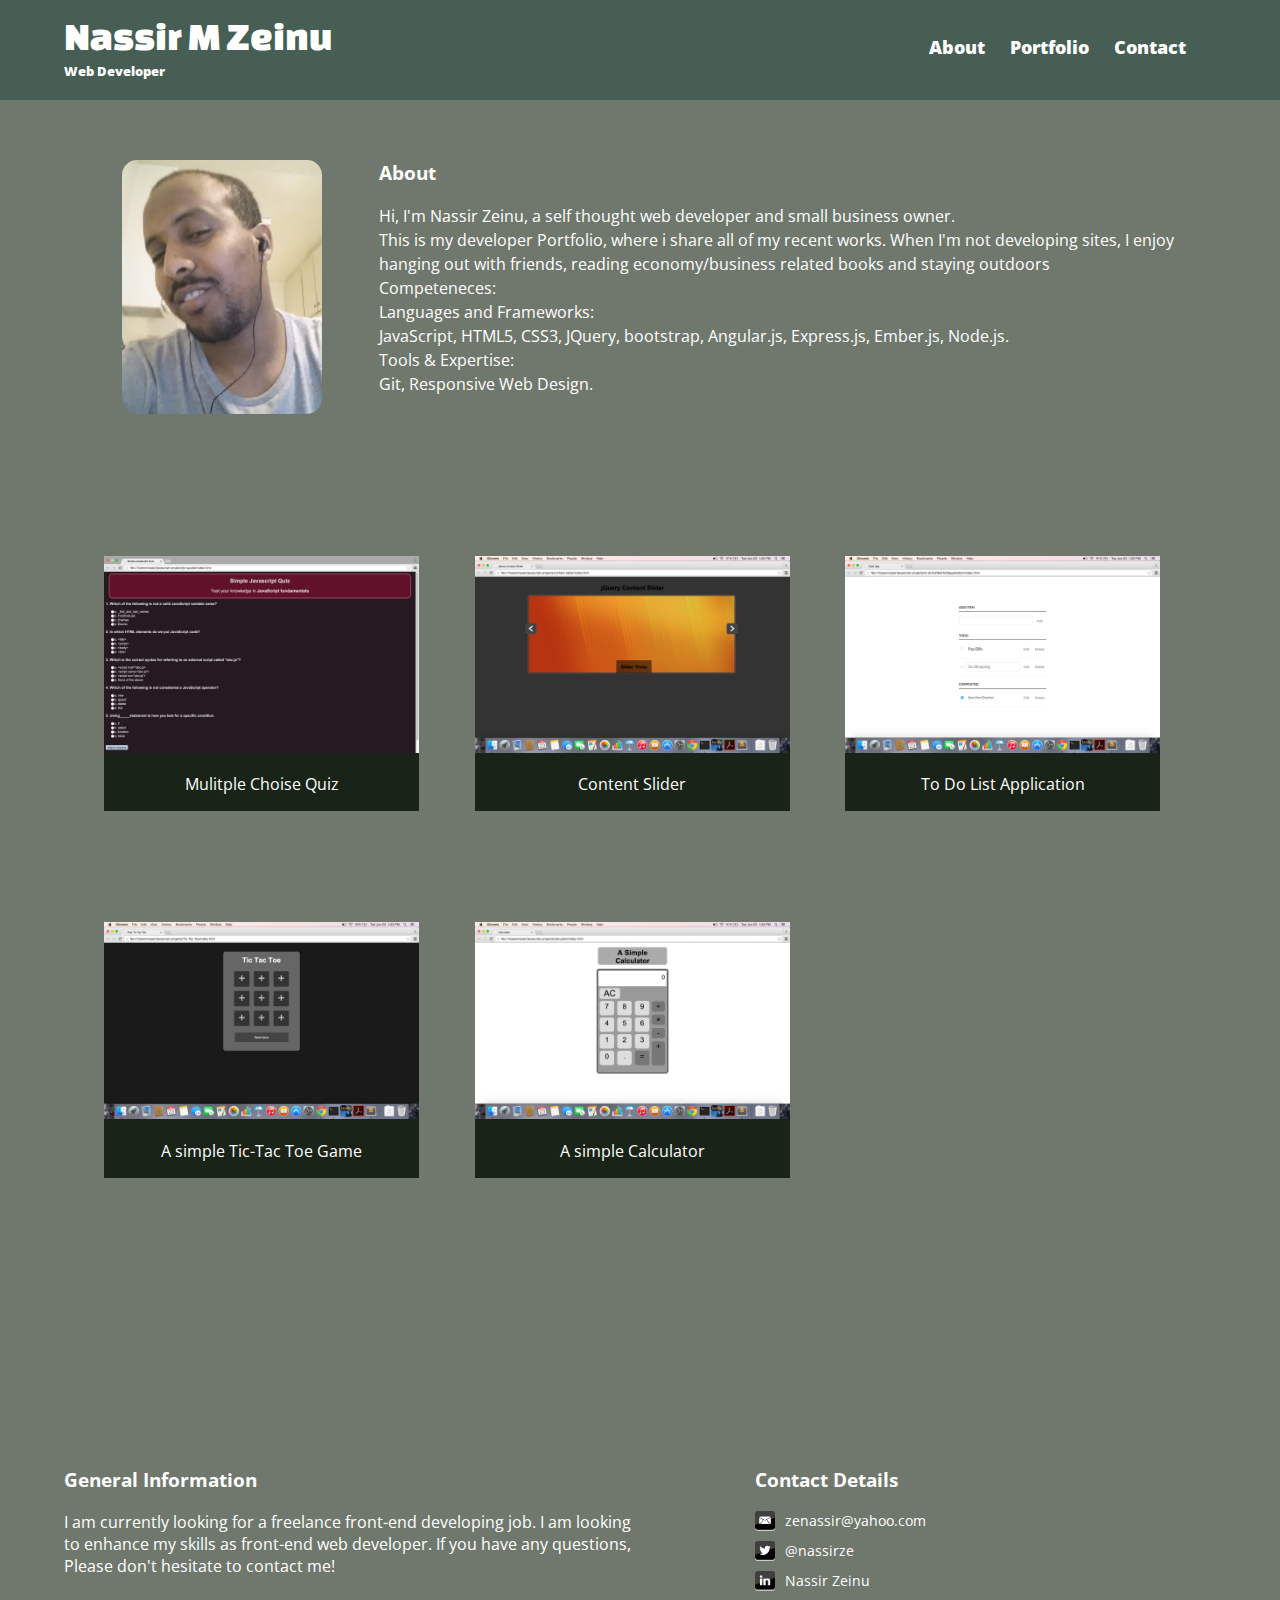
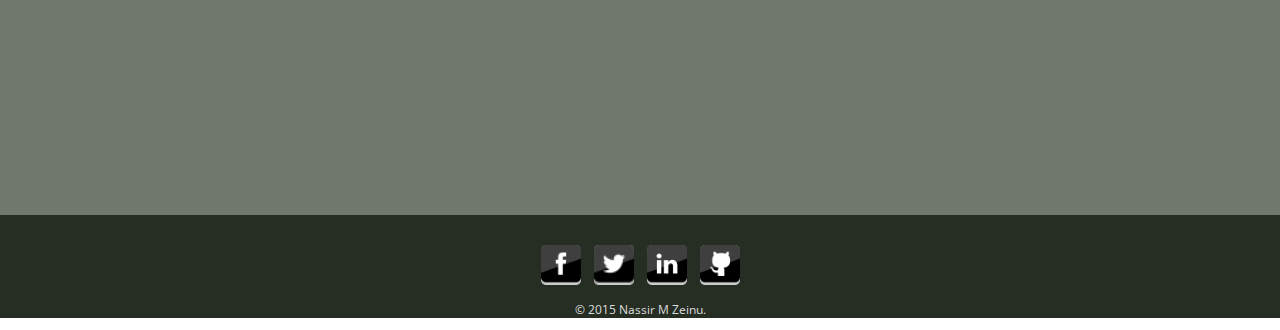
==== commit ee771e54: "final versions" ====
--- a/index.html
+++ b/index.html
@@ -30,7 +30,7 @@
 			<img src='img/nassir.jpg' alt='photo of Nassir Zeinu' class="profile-photo">
 			<h3>About</h3>
 			<p >Hi, I'm Nassir Zeinu, a self thought web developer and small  business owner.<br>
-			this is my developer Portfolio, where i share all of my recent works. When I'm not developing sites, I enjoy hanging out with friends, reading economy/business related books and staying outdoors<br>
+			This is my developer Portfolio, where i share all of my recent works.  When I'm not developing sites, I enjoy hanging out with friends, reading economy/business related books and staying outdoors<br>
 			Competeneces:<br>
 			Languages and Frameworks:<br>
 			JavaScript, HTML5, CSS3, JQuery, bootstrap, Angular.js, Express.js, Ember.js, Node.js.<br>
@@ -83,8 +83,10 @@
 			</li>
 			
 		</ul>
+		<div style="clear: both;"></div>
 	</div>
 </div>
+
 <a name="contact"></a>
 <div id="contact">
 	<div class="container">
@@ -100,6 +102,7 @@
 				<li class="linkedin"><a href="https://www.linkedin.com/in/nassir-zeinu-8b724310a">Nassir Zeinu</a></li>
 			</ul>
 		</section>
+		<div style="clear: both;"></div>
 	</div>
 </div>
 <footer>		
--- a/css/page.css
+++ b/css/page.css
@@ -1,6 +1,6 @@
 
 body {
-	/*background-color: rgba(150, 150, 150, 0.8);*/
+	
 	font-family: "Open Sans", sans-serif;
 	color: #fff;
 }
@@ -47,6 +47,7 @@
 }
 a:hover {
 	color: #22ff22;
+	text-decoration: none;
 }
 
 h1 {
@@ -72,6 +73,8 @@
 	color: #fff;
 
 }
+
+
 /*********
 About
 **********/
@@ -85,6 +88,7 @@
 .container {
 	background-color: rgba(76, 86, 74, 0.8);
 	padding: 5% 5%;
+
 	
 }
 #about p {
@@ -108,6 +112,8 @@
 	
 	background: url("http://www.designaweb.co.uk/wp-content/uploads/2013/09/HTML5a.jpg") center center no-repeat;
 	background-size: cover;
+
+
 }
 
 #gallery li {
@@ -132,6 +138,13 @@
 	background-size: cover;
 }
 
+#primary {
+	margin: 50px 0 30px;
+}
+
+#secondary {
+	margin-bottom: 50px;
+}
 
 .contact-info {
 	list-style: none;
@@ -159,10 +172,13 @@
 	background-image: url("../img/linkedin.png");
 }
 
+/*********
+Footer
+*********/
 footer {
 	font-size: 0.75em;
 	text-align: center;
-	padding-top: 50px;
+	padding-top: 30px;
 	color: #ddd;
 	clear: both;
 	background-color: #262e24;
@@ -179,8 +195,80 @@
 
 
 
-
-
-
-
-
+@media screen and (min-width: 768px) {
+
+	.profile-photo {
+		float: left;
+		margin: 0 5% 80px 5%;
+	}
+	
+	
+	#gallery li {
+		width: 40%;
+		float: left;
+		margin-right: 10%;
+	}
+
+
+	
+	
+}
+
+
+@media screen and (min-width: 1024px) {
+	
+	nav {
+		background: none;
+		float: right;
+		font-size:  1.125em;
+		margin-right: 5%;
+		text-align: right;
+		width: 45%;
+	}
+
+	#logo {
+		float: left;
+		margin-left: 5%;
+		text-align: left;
+		width: 45%;
+	}
+
+	h1 {
+		font-size: 2.5em; 
+	}
+
+	h2 {
+		font-size: 0.825em;
+		margin-bottom: 20px;
+	}
+
+	header {
+	
+		margin-bottom: 60px;
+	}
+
+	#gallery li {
+		width: 28.333%;
+		float: left;
+		margin-right: 5%;
+	}
+
+
+	#primary {
+		width: 50%;
+		float: left;
+	}
+
+	#secondary {
+		width: 40%;
+		float: right;
+		margin: 50px auto 150px;
+
+	}
+}
+
+
+
+
+
+
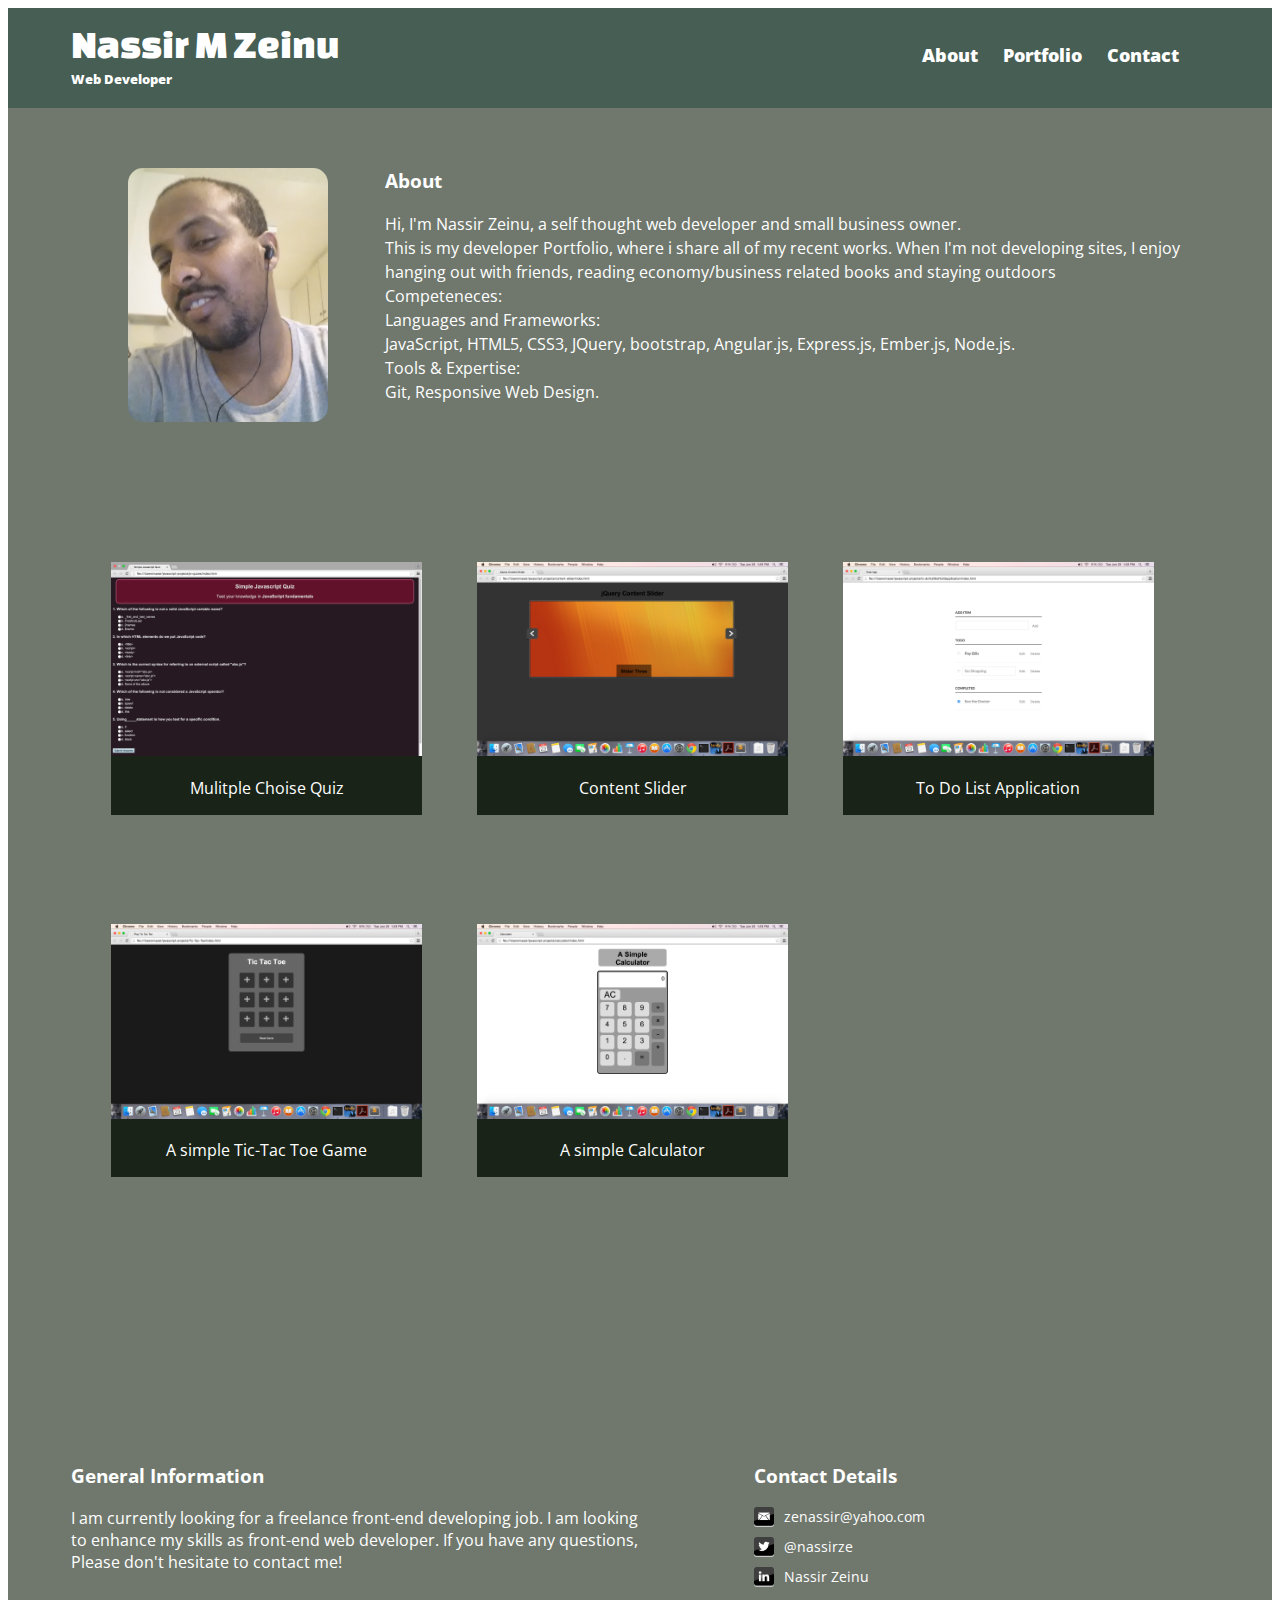
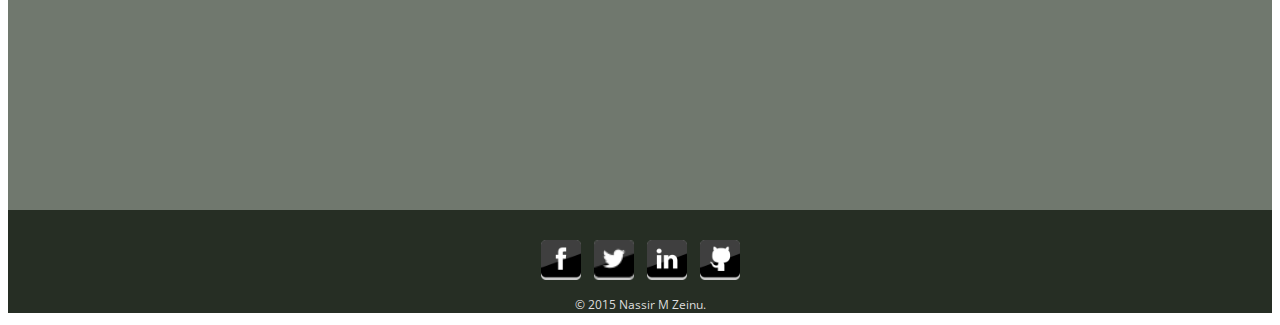
==== commit df9a5a09: "delete unneccessary files" ====
--- a/index.html
+++ b/index.html
@@ -3,7 +3,7 @@
 <head>
 	<meta charset="utf-8">
 	<title>Nassir M Zeinu | Aspiring Developer</title>
-	<link rel="stylesheet" href="css/normalize.css" >
+	
 	<link href='http://fonts.googleapis.com/css?family=Changa+One|Open+Sans:400italic,700italic,400,700' rel='stylesheet' type='text/css'>
 	
 	
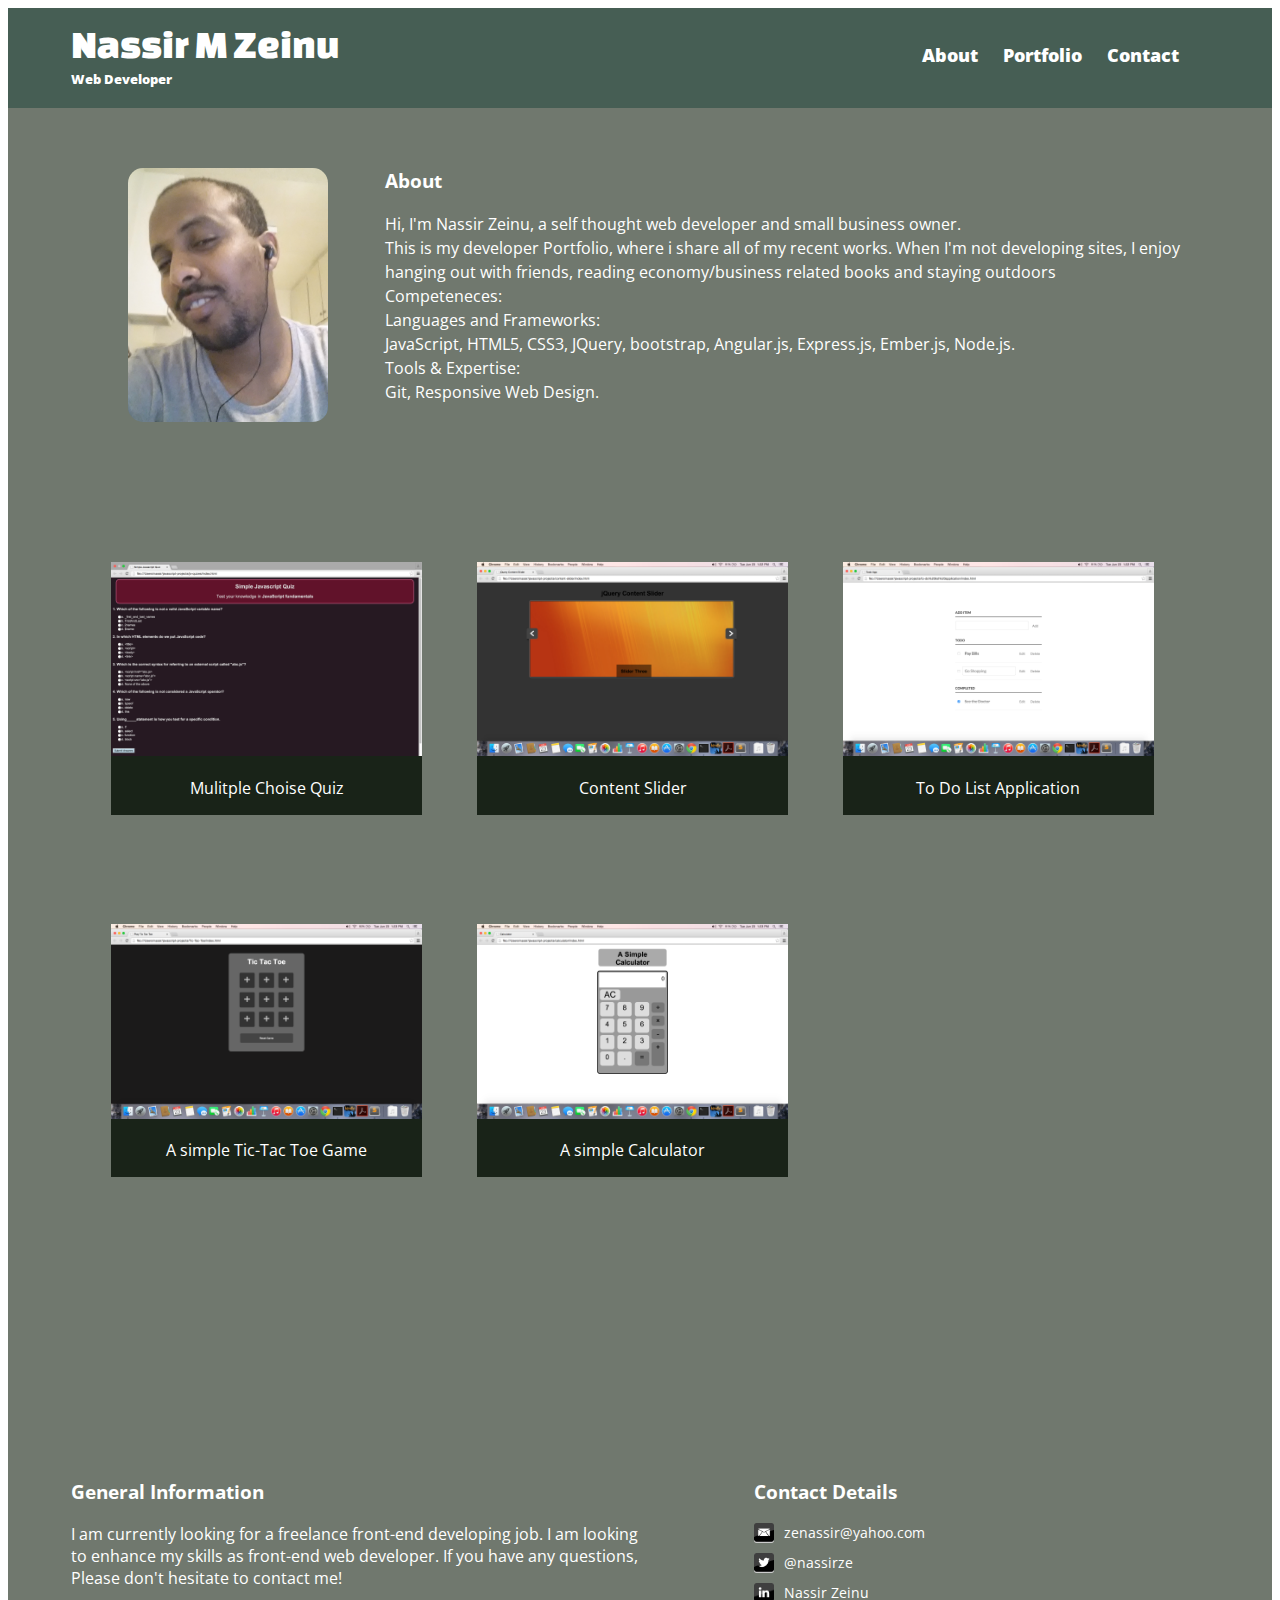
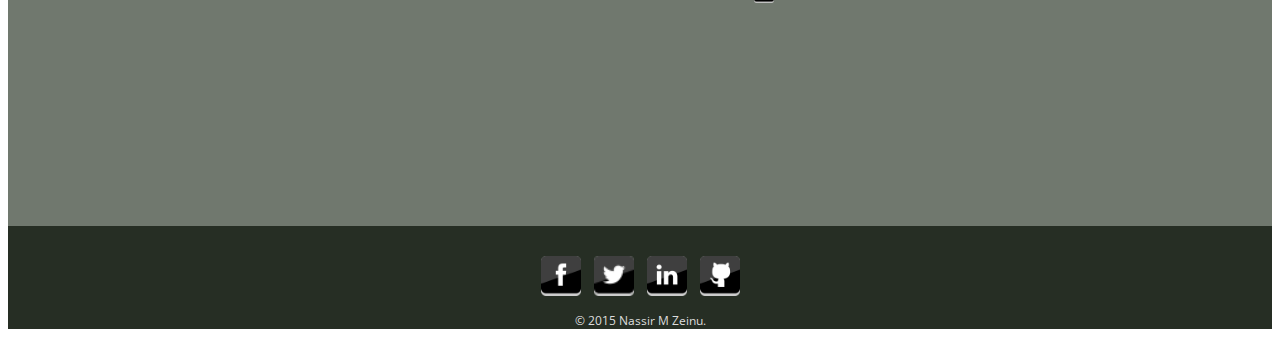
==== commit ff797b35: "add a clearfix instead of empty div element to clear floats" ====
--- a/index.html
+++ b/index.html
@@ -42,7 +42,7 @@
 <a name="portfolio"></a>
 <div id="portfolio">
 	<div class="container">
-		<ul id='gallery'>
+		<ul id='gallery' class="group">
 		
 			<li>
 				<a href="img/quiz.png">
@@ -83,26 +83,28 @@
 			</li>
 			
 		</ul>
-		<div style="clear: both;"></div>
+		<!--<div style="clear: both;"></div>-->
 	</div>
 </div>
 
 <a name="contact"></a>
 <div id="contact">
-	<div class="container">
+	<div class="container group">
+		
 		<section id="primary">
 			<h3>General Information</h3>
 			<p>I am currently looking for a freelance front-end developing job. I am looking to enhance my skills as front-end web developer. If you have any questions, Please don't hesitate to contact me!</p>
 		</section>
 		<section id="secondary">
 			<h3>Contact Details</h3>
-			<ul class="contact-info">
+			<ul class="contact-info" >
 				<li class="mail"><a href="mailto:zenassir@yahoo.com">zenassir@yahoo.com</a></li>
 				<li class="twitter"><a href="http://twitter.com/intent/tweet?screen_name=nassirze">@nassirze</a></li>
 				<li class="linkedin"><a href="https://www.linkedin.com/in/nassir-zeinu-8b724310a">Nassir Zeinu</a></li>
 			</ul>
 		</section>
-		<div style="clear: both;"></div>
+		
+		<!--<div style="clear: both;"></div>--> 
 	</div>
 </div>
 <footer>		
--- a/css/page.css
+++ b/css/page.css
@@ -46,7 +46,7 @@
 	color: #fff;
 }
 a:hover {
-	color: #22ff22;
+	color: #606060;
 	text-decoration: none;
 }
 
@@ -72,6 +72,17 @@
 	text-decoration: none;
 	color: #fff;
 
+}
+/****
+clearing divs
+*****/
+
+.group:before, .group:after {
+	content: "";
+	display: table;
+}
+.group:after {
+	clear: both;
 }
 
 
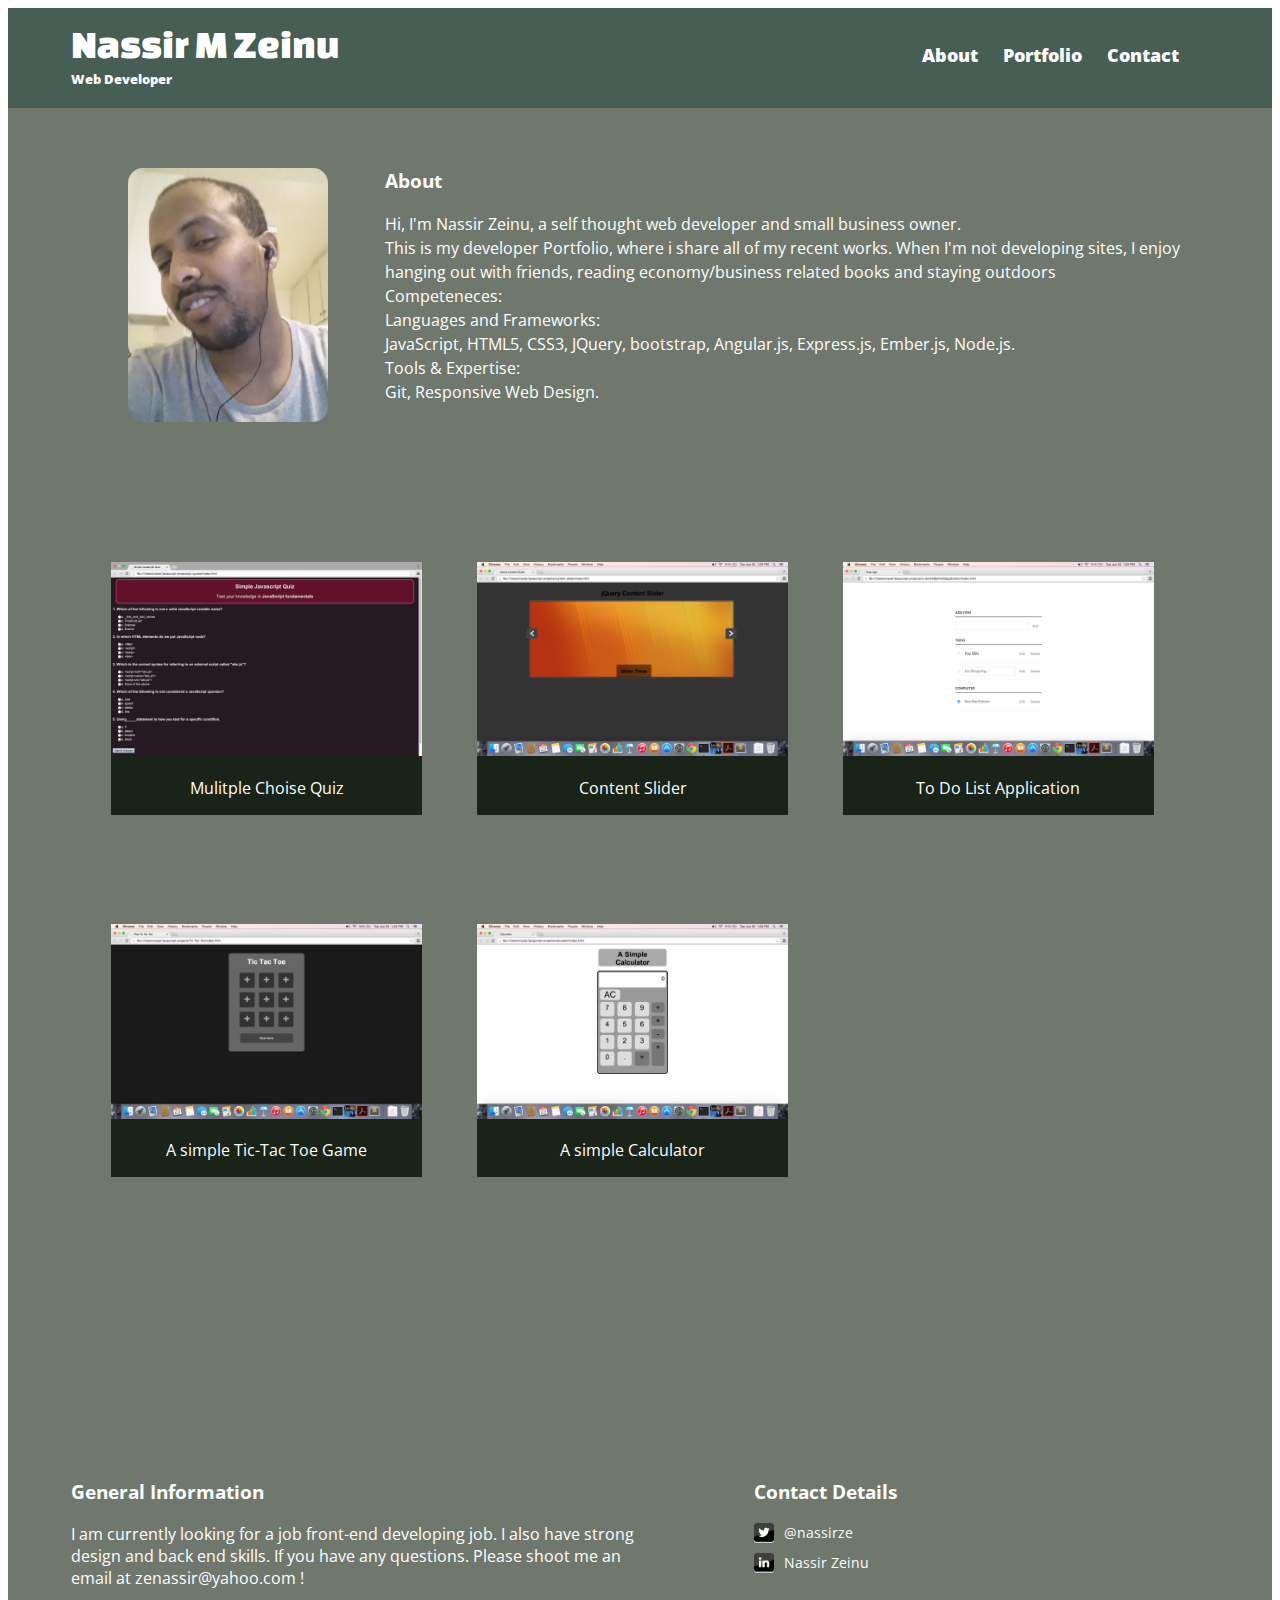
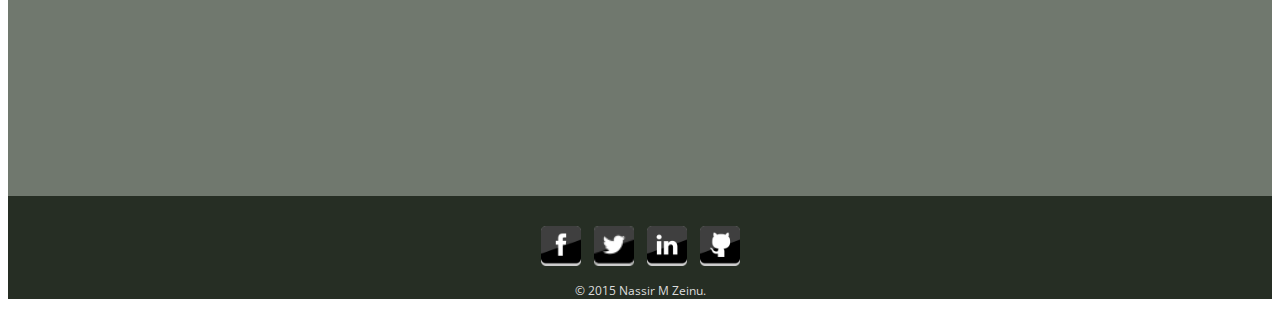
==== commit dba96df8: "Add email account" ====
--- a/index.html
+++ b/index.html
@@ -93,12 +93,12 @@
 		
 		<section id="primary">
 			<h3>General Information</h3>
-			<p>I am currently looking for a freelance front-end developing job. I am looking to enhance my skills as front-end web developer. If you have any questions, Please don't hesitate to contact me!</p>
+			<p>I am currently looking for a job front-end developing job. I also have strong design and back end skills. If you have any questions.  Please shoot me an email at <a href="mailto:zenassir@yahoo.com">zenassir@yahoo.com</a> !</p>
 		</section>
 		<section id="secondary">
 			<h3>Contact Details</h3>
 			<ul class="contact-info" >
-				<li class="mail"><a href="mailto:zenassir@yahoo.com">zenassir@yahoo.com</a></li>
+				<li class="mail"></li>
 				<li class="twitter"><a href="http://twitter.com/intent/tweet?screen_name=nassirze">@nassirze</a></li>
 				<li class="linkedin"><a href="https://www.linkedin.com/in/nassir-zeinu-8b724310a">Nassir Zeinu</a></li>
 			</ul>
